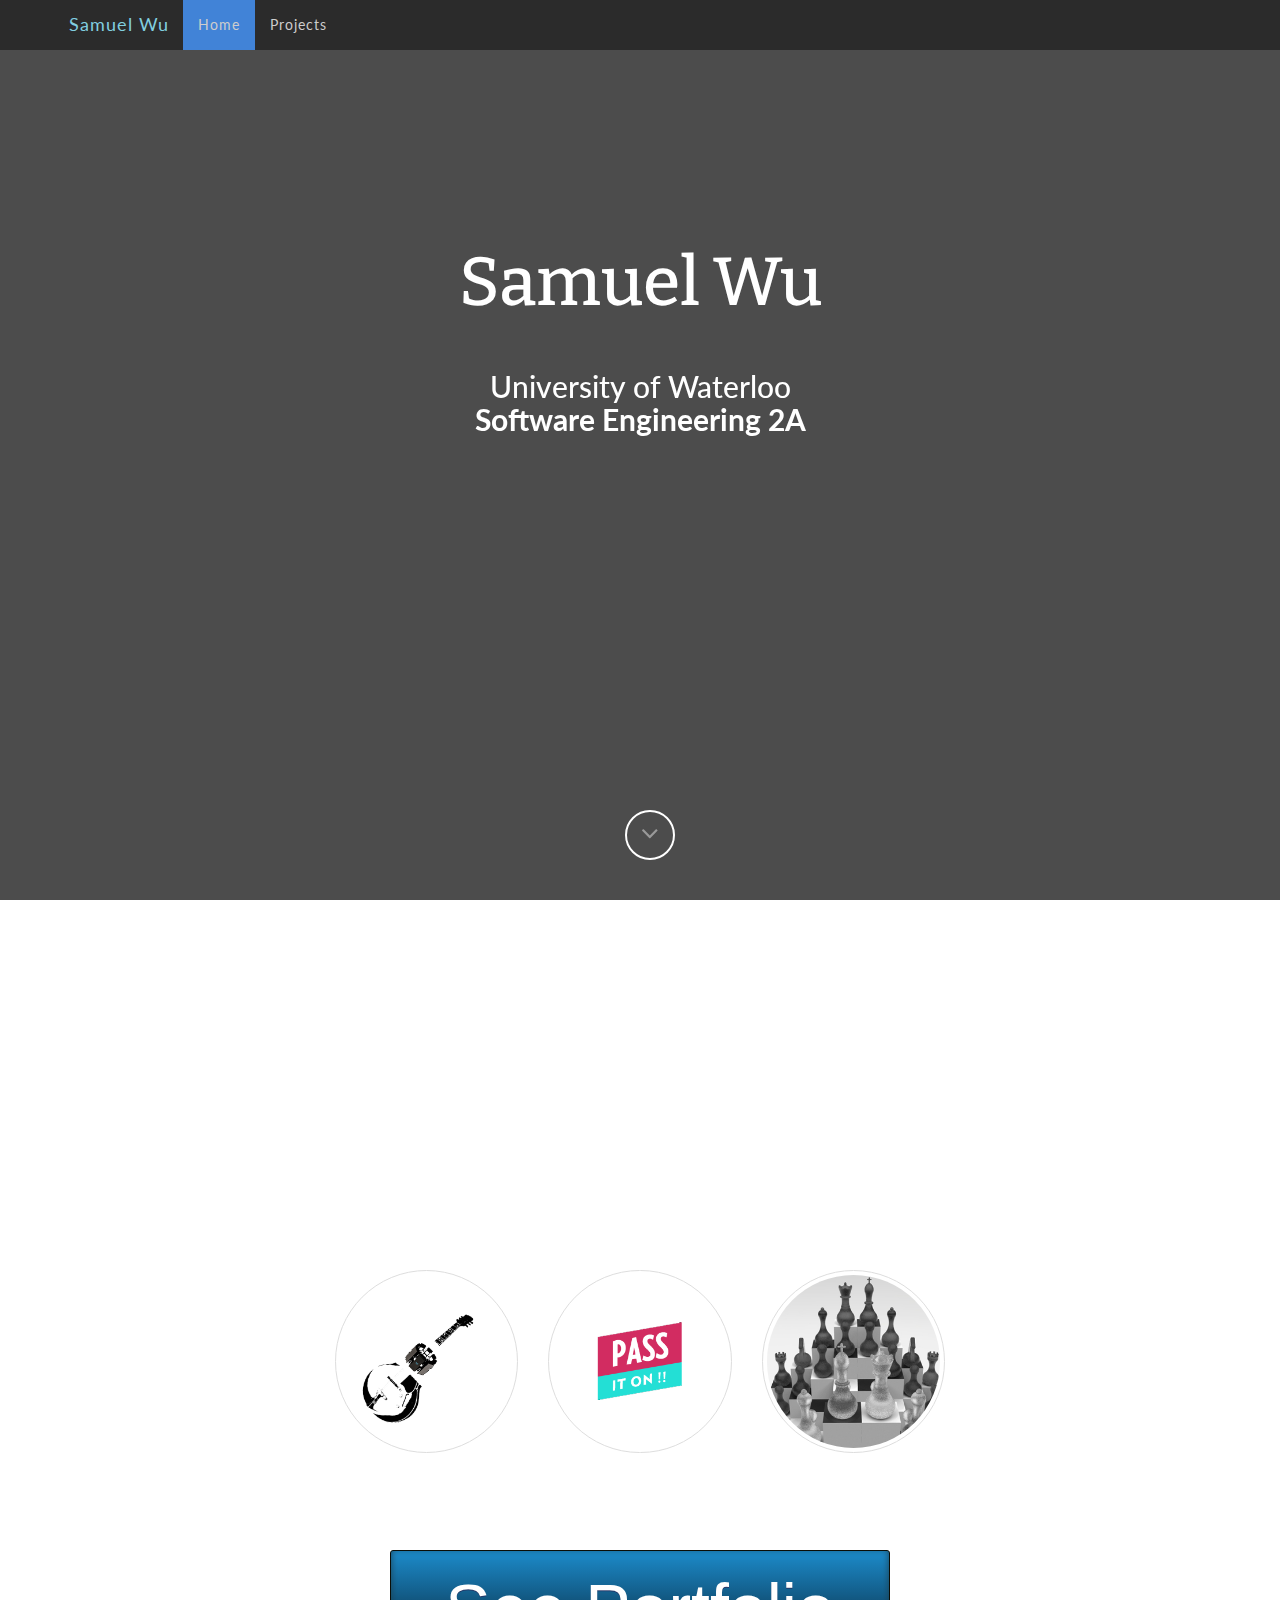
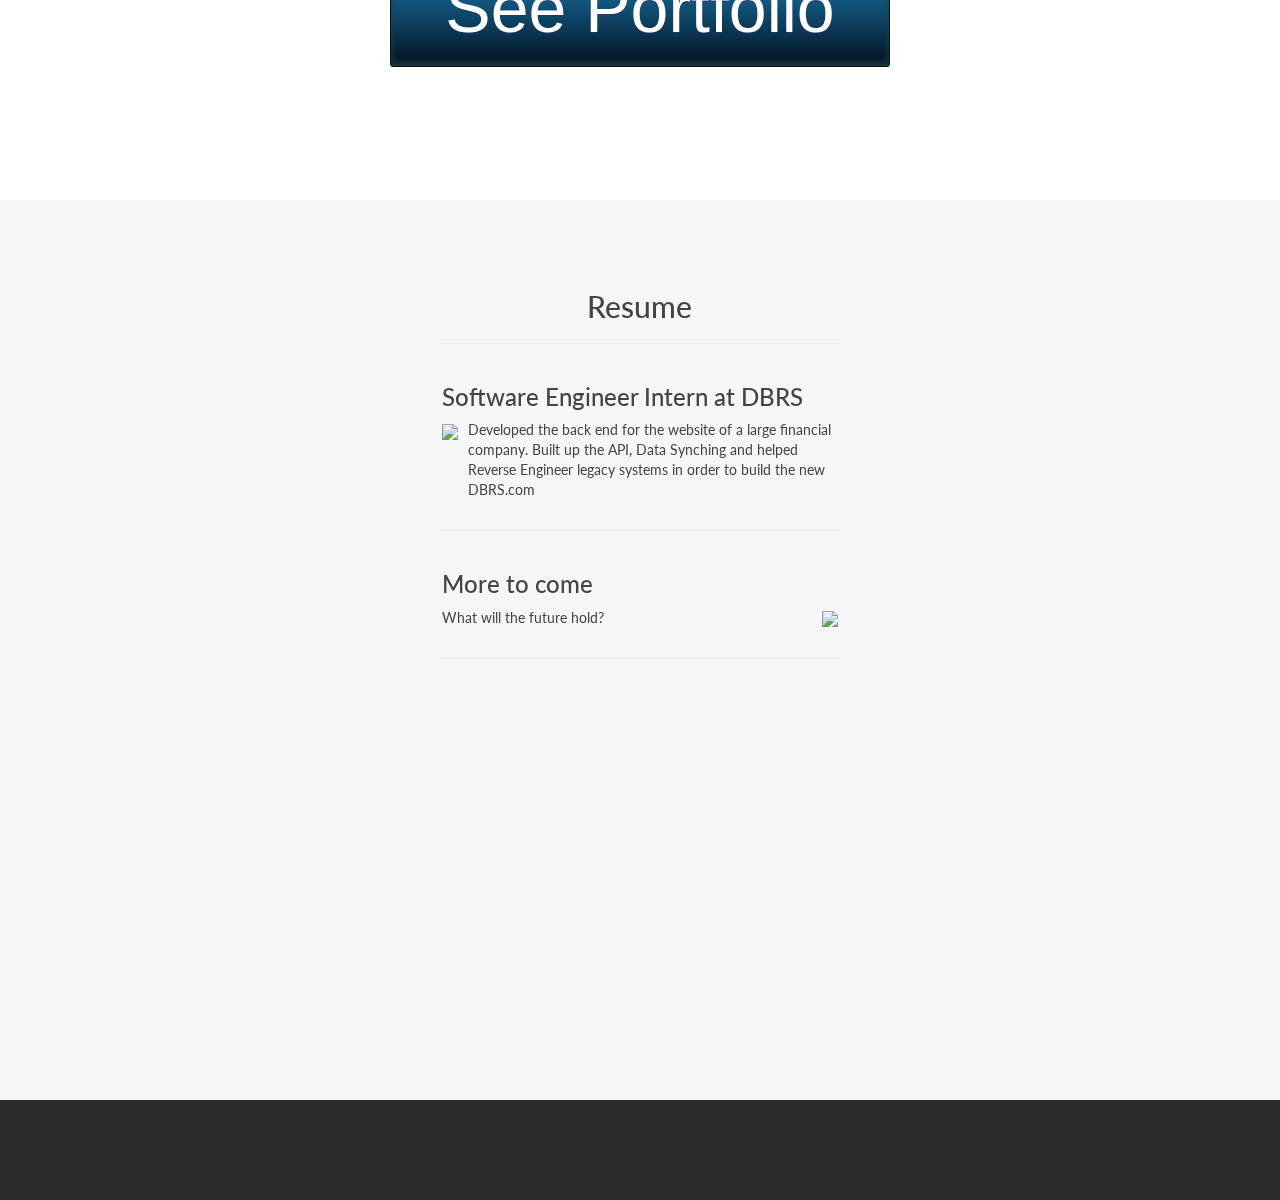
==== index.html @ d0c20f68 "Fixed text" ====
<!DOCTYPE html>
<html>
  <head>
    <meta charset="utf-8">
    <title>Section scroller one-page template</title>
    <meta name="description" content="This one page example has a fixed navbar and full page height sections. Each section is vertically centered on larger screens, and then stack responsively on smaller screens. Scrollspy is used to activate the current menu item. This layout also has a contact form example. Uses animate.css, FontAwesome, Google Fonts (Lato and Bitter) and Bootstrap." />
    <meta name="viewport" content="width=device-width, initial-scale=1.0">
    <meta name="generator" content="Codeply">



    <link rel="stylesheet" href="//maxcdn.bootstrapcdn.com/bootstrap/3.3.4/css/bootstrap.min.css" />
    <link href="//maxcdn.bootstrapcdn.com/font-awesome/4.3.0/css/font-awesome.min.css" rel="stylesheet" />
    <link href="//cdnjs.cloudflare.com/ajax/libs/animate.css/3.1.1/animate.min.css" rel="stylesheet" />

    <link rel="stylesheet" href="css/styles.css" />
  </head>
  <body >
    <nav class="navbar navbar-trans navbar-fixed-top" role="navigation">
    <div class="container">
        <div class="navbar-header">
            <button type="button" class="navbar-toggle" data-toggle="collapse" data-target="#navbar-collapsible">
                <span class="sr-only">Toggle navigation</span>
                <span class="icon-bar"></span>
                <span class="icon-bar"></span>
                <span class="icon-bar"></span>
            </button>
            <a class="navbar-brand text-blue" href="#">Samuel Wu</a>
        </div>
        <div class="navbar-collapse collapse" id="navbar-collapsible">
            <ul class="nav navbar-nav navbar-left">
                <li><a href="#section1">Home</a></li>
                <li><a href="#projects">Projects</a></li>
                <li>&nbsp;</li>
            </ul>
            <!--ul class="nav navbar-nav navbar-right">
                <li><a href="#" data-toggle="modal" data-target="#myModal"><i class="fa fa-heart-o fa-lg"></i></a></li>
            </ul-->
        </div>
    </div>
</nav>

<section class="container-fluid" id="section1">
    <div class="v-center">
        <h1 class="text-center">Samuel Wu</h1>
		<!-- Convert this to rotating inspiring words-->
        <p class="text-center">
            <br>
			<h2 class="text-center lato animate slideInDown">University of Waterloo <div id="coolword"><b>Software Engineering 2A</b></div></h2>
        </p>
    </div>
    <a href="#projects">
		<div class="scroll-down bounceInDown animated">
            <span>
                <i class="fa fa-angle-down fa-2x"></i>
            </span>
		</div>
        </a>
</section>

<!--section class="container-fluid" id="section2">
    <div class="container v-center">
        <div class="row">
            <div class="col-sm-4">
                <div class="row">
                    <div class="col-sm-12 text-center">
                        <div class="panel panel-default slideInLeft animate">
                            <div class="panel-heading">
                            <h3>Robust</h3></div>
                            <div class="panel-body">
                                <p>There is other content and snippets of details or features that can be placed here..</p>
                                <hr>GO
                                <hr>
                            </div>
                        </div>
                    </div>
                </div>
            </div>
            <div class="col-sm-4 text-center">
                <div class="row">
                    <div class="col-sm-12 text-center">
                        <div class="panel panel-default slideInUp animate">
                            <div class="panel-heading">
                            <h3>Simple</h3></div>
                            <div class="panel-body">
                                <p>There is other content and snippets of details or features that can be placed here..</p>
                                <hr>GO
                                <hr>
                            </div>
                        </div>
                    </div>
                </div>
            </div>
            <div class="col-sm-4 text-center">
                <div class="row">
                    <div class="col-sm-12 text-center">
                        <div class="panel panel-default slideInRight animate">
                            <div class="panel-heading">
                            <h3>Clean</h3></div>
                            <div class="panel-body">
                                <p>There is other content and snippets of details or features that can be placed here..</p>
                                <hr>GO
                                <hr>
                            </div>
                        </div>
                    </div>
                </div>
            </div>
        </div>
        <div class="row">
            <br>
        </div>
    </div>
</section-->

<section id="projects">
    <div class="container-fluid v-center">
	<div id="projectsHeader">
		<h1>Projects</h1>
	</div>
        <div class="row">
            <div class="col-sm-2 col-sm-offset-3 col-xs-6">
                <div class="text-center">
                    <a href="">
						<img style="width:300px;" class="img-circle img-responsive img-thumbnail" src="assets/pics/MyoAirGuitarT2.png">
                    </a>
                    <h3 class="text-center" style= "color: white;">Myo Air Guitar</h3>
                </div>
            </div>
            <div class="col-sm-2 col-xs-6">
                <div class="text-center">
                    <a href="">
                        <img style="width:300px;" class="img-circle img-responsive img-thumbnail" src="assets/pics/PassItOn.png">
                    </a>
                    <h3 class="text-center" style= "color: white;">Pass It On!!</h3>
                </div>
            </div>
            <div class="col-sm-2 col-xs-6">
                <div class="text-center">
                    <a href="">
                        <img style="width:300px;" class="img-circle img-responsive img-thumbnail" src="assets/pics/3dchess.png">
                    </a>
                    <h3 class="text-center" style= "color: white;">3D Chess</h3>
                </div>
            </div>
        </div>
        <!--div class="row">
            <div class="col-sm-2 col-sm-offset-2 col-xs-6">
                <div class="text-center">
                    <a href="">
                        <img style="width:100px;" class="img-circle img-responsive img-thumbnail" src="//placehold.it/100/444">
                    </a>
                    <h3 class="text-center"></h3>
                </div>
            </div>
            <div class="col-sm-2 col-xs-6">
                <div class="text-center">
                    <a href="">
                        <img style="width:100px;" class="img-circle img-responsive img-thumbnail" src="//placehold.it/100/444">
                    </a>
                    <h3 class="text-center"></h3>
                </div>
            </div>
            <div class="col-sm-2 col-xs-6">
                <div class="text-center">
                    <a href="">
                        <img style="width:100px;" class="img-circle img-responsive img-thumbnail" src="//placehold.it/100/444">
                    </a>
                    <h3 class="text-center"></h3>
                </div>
            </div>
            <div class="col-sm-2 col-xs-6">
                <div class="text-center">
                    <a href="">
                        <img style="width:100px;" class="img-circle img-responsive img-thumbnail" src="//placehold.it/100/444">
                    </a>
                    <h3 class="text-center"></h3>
                </div>
            </div>
        </div>
        <!--/row-->
			<a href="./index4.html" class="myButton" id="moreLink" style="position: block, margin-bottom:300vh">See Portfolio</a>
    </div>
</section>

<!--section class="container-fluid" id="section3">
    <h1 class="text-center">A Bootstrap Foundation</h1>
    <div class="row">
        <div class="col-sm-6 col-sm-offset-3">
            <h3 class="text-center lato slideInUp animate">That <strong>Doesn't</strong> Have to Look Like Bootstrap.</h3>
            <br>
            <div class="row">
                <div class="col-xs-4 col-xs-offset-1">Some brand-tacular designs even have home page content that is taller that 12,000 pixels. That's a lotta content.</div>
                <div class="col-xs-2"></div>
                <div class="col-xs-4 text-right">Anyhoo, this is just some random blurb of text, and Bootply.com is a playground and code editor for Bootstrap.</div>
            </div>
            <br>
            <p class="text-center">
                <img src="//placehold.it/444x222/444/FFF" class="img-responsive thumbnail center-block ">
            </p>
        </div>
    </div>
</section-->
<section class="container-fluid" id="section4">
    <div class="row">
        <div class="col-sm-6 col-sm-offset-3 col-md-4 col-md-offset-4">
            <h2 class="text-center lato">Resume</h2>
            <hr>
            <div class="media">
                <h3>Software Engineer Intern at DBRS</h3>
                <div class="media-left">
                    <img src="https://upload.wikimedia.org/wikipedia/en/9/93/DBRS_Corporate_Logo.jpg">
                </div>
                <div class="media-body media-middle">
                    <p>Developed the back end for the website of a large financial company. Built up the API, Data Synching and helped Reverse Engineer legacy systems in order to build the new DBRS.com</p>
                </div>
            </div>
            <hr>
            <div class="media">
                <h3>More to come</h3>
                <div class="media-body media-middle">
                    <p>What will the future hold?</p>
                </div>
                <div class="media-right">
                    <img src="//placehold.it/100">
                </div>
            </div>
            <hr>
        </div>
    </div>
</section>

<!--section class="container-fluid" id="section7">
    <div class="row">
        <div class="col-sm-1 col-sm-offset-3 col-xs-4 text-center">
            <i class="fa fa-github fa-4x"></i>
        </div>
        <div class="col-sm-1 col-xs-4 text-center">
            <i class="fa fa-foursquare fa-4x"></i>
        </div>
        <div class="col-sm-1 col-xs-4 text-center">
            <i class="fa fa-pinterest fa-4x"></i>
        </div>
        <div class="col-sm-1 col-xs-4 text-center">
            <i class="fa fa-google-plus fa-4x"></i>
        </div>
        <div class="col-sm-1 col-xs-4 text-center">
            <i class="fa fa-twitter fa-4x"></i>
        </div>
        <div class="col-sm-1 col-xs-4 text-center">
            <i class="fa fa-dribbble fa-4x"></i>
        </div>
    </div>
</section-->

<footer id="footer">
    <div class="container">
        <div class="row">
            
		</div>
    </div>
</footer>

<div class="scroll-up">
	<a href="#"><i class="fa fa-angle-up"></i></a>
</div>
    <!--scripts loaded here-->
    
    <script src="//ajax.googleapis.com/ajax/libs/jquery/1.9.1/jquery.min.js"></script>
    <script src="//maxcdn.bootstrapcdn.com/bootstrap/3.3.4/js/bootstrap.min.js"></script>
    
    <script src="js/scripts.js"></script>
  </body>
</html>
---- css/styles.css ----
@import url(http://fonts.googleapis.com/css?family=Lato:300,400);
@import url(http://fonts.googleapis.com/css?family=Bitter:400);

html,body {
	height:100%;
    /*background:center no-repeat fixed url('https://snap-photos.s3.amazonaws.com/img-thumbs/960w/BGRA0KYCD8.jpg');*/
	background:center no-repeat fixed url('/mygithubpage/assets/pics/cityBgExperiment.png');
    background-size: cover;
    color:#444;
    font-family: 'Lato', sans-serif;
}

@media (min-width:768px) {
    h1 {
        font-size:68px;
    }
}

a {
    color:#999;
}

a:hover {
    color:#111;
}

.btn,.well,.panel {
    border-radius:0;
}

.btn-danger {
    background-color:#f44d3c;
}

.text-danger, a.text-danger {
    color:#f44d3c;
}

.text-blue, a.text-blue {
    color:#081528;
}

.btn-huge {
    padding:17px 22px;
    font-size:22px;
}

.lato {
    font-family: 'Lato', sans-serif;
}

.bitter {
    font-family: 'Bitter', serif;
}

.icon-bar {
	background-color:#fff;
}

.navbar-trans {
	background-color:#2b2b2b;
    color:#cdcdcd;
    border-width:0;
}

.navbar-trans .navbar-brand, .navbar-trans >.container-fluid .navbar-brand {
    padding: 14px;
    /*color:#f44d3c;*/
	color: #81CFE0;
}

.navbar-trans li>a:focus,.navbar-trans li.active {
	/*background-color:#f44d3c;*/
	background-color:#4183D7;
	color:#333;
}

.navbar-trans li>a:hover {
	/*background-color:#f44d3c;*/
	background-color:#59ABE3;
	color:#fff;
	opacity:0.5;
}

.navbar-trans a{
    color:#cdcdcd;
    letter-spacing:1px;
}

.navbar-trans .form-control:focus {
	border-color: #eee;
	outline: 0;
	-webkit-box-shadow: inset 0 1px 1px rgba(0,0,0,0.075),0 0 8px rgba(100,100,100,0.6);
	box-shadow: inset 0 1px 1px rgba(0,0,0,0.075),0 0 8px rgba(100,100,100,0.6);
}

.scroll-down {
  position: absolute;
  left: 50%;
  bottom: 40px;
  border: 2px solid #fff;
  border-radius: 50%;
  height: 50px;
  width: 50px;
  margin-left: -15px;
  display: block;
  padding: 7px;
  text-align: center;
  z-index:-1
}

.scroll-up {
  position: fixed;
  display: none;
  z-index: 999;
  bottom: 2em;
  right: 2em;
}

.scroll-up a {
  background-color: rgba(135, 135, 135, 0.5);
  display: block;
  width: 35px;
  height: 35px;
  text-align: center;
  color: #fff;
  font-size: 15px;
  line-height: 30px;
}

section {
	padding-top:70px;  
    padding-bottom:50px;
    min-height:100%;
    min-height:calc(100% - 0);
    -webkit-transform-style: preserve-3d;
    -moz-transform-style: preserve-3d;
    transform-style: preserve-3d;
}

@media (min-width:768px) {
    .v-center {
        height: 50%;
        overflow: visible;
        margin: auto;
        position: absolute;
        top: 0; left: 0; bottom: 0; right: 0;
    }
}
  
#section1, #section3 {
	background-color: rgba(0,0,0,0.7);
	color:#fff;
	font-family: 'Bitter', serif;
}
  
#section4 {
	background-color: #f6f6f6;
	color:#444;
}
  
#section2 {
	background-color: #fff;
}

#section3 {
	background-color: rgba(0,0,0,0.9);
}

#section5 {
	background-color: #fff;
}

#section6 {
    background-color: #eee;
	min-height:130px;
	padding-top:40px;
	padding-bottom:40px;
}

#section7 {
	background-color: #f44d3c;
	color: #f6f6f6;
	min-height:130px;
	padding-top:40px;
	padding-bottom:40px;
}

footer {
	background-color:#2b2b2b;
    color:#ddd;
    min-height:100px;
    padding-top:20px;
    padding-bottom:40px;
}

footer .nav>li>a {
    padding: 3px;
    color: #f44d3c;
}

footer .nav>li>a:hover {
    background-color:transparent;
	color:#fff;
}

#projectsHeader{
	text-align:center;
	padding-bottom: 40px;
	color: #fff;
}

a#moreLink{
	width: 500px;
    display: block;
	margin-top:40px;
    margin-left: auto;
	margin-right: auto;
	font-size: 68px;
	text-align:center;
}
.myButton {
	-moz-box-shadow:inset 0px -3px 7px 0px #1c4152;
	-webkit-box-shadow:inset 0px -3px 7px 0px #1c4152;
	box-shadow:inset 0px -3px 7px 0px #1c4152;
	background:-webkit-gradient(linear, left top, left bottom, color-stop(0.05, #1b85c2), color-stop(1, #03111c));
	background:-moz-linear-gradient(top, #1b85c2 5%, #03111c 100%);
	background:-webkit-linear-gradient(top, #1b85c2 5%, #03111c 100%);
	background:-o-linear-gradient(top, #1b85c2 5%, #03111c 100%);
	background:-ms-linear-gradient(top, #1b85c2 5%, #03111c 100%);
	background:linear-gradient(to bottom, #1b85c2 5%, #03111c 100%);
	filter:progid:DXImageTransform.Microsoft.gradient(startColorstr='#1b85c2', endColorstr='#03111c',GradientType=0);
	background-color:#1b85c2;
	-moz-border-radius:3px;
	-webkit-border-radius:3px;
	border-radius:3px;
	border:1px solid #0b0e07;
	display:inline-block;
	cursor:pointer;
	color:#ffffff;
	font-family:Arial;
	font-size:15px;
	padding:9px 23px;
	text-decoration:none;
	text-shadow:0px 1px 0px #263666;
}
.myButton:hover {
	background:-webkit-gradient(linear, left top, left bottom, color-stop(0.05, #03111c), color-stop(1, #1b85c2));
	background:-moz-linear-gradient(top, #03111c 5%, #1b85c2 100%);
	background:-webkit-linear-gradient(top, #03111c 5%, #1b85c2 100%);
	background:-o-linear-gradient(top, #03111c 5%, #1b85c2 100%);
	background:-ms-linear-gradient(top, #03111c 5%, #1b85c2 100%);
	background:linear-gradient(to bottom, #03111c 5%, #1b85c2 100%);
	filter:progid:DXImageTransform.Microsoft.gradient(startColorstr='#03111c', endColorstr='#1b85c2',GradientType=0);
	background-color:#03111c;
}
.myButton:active {
	position:block;
	top:1px;
}
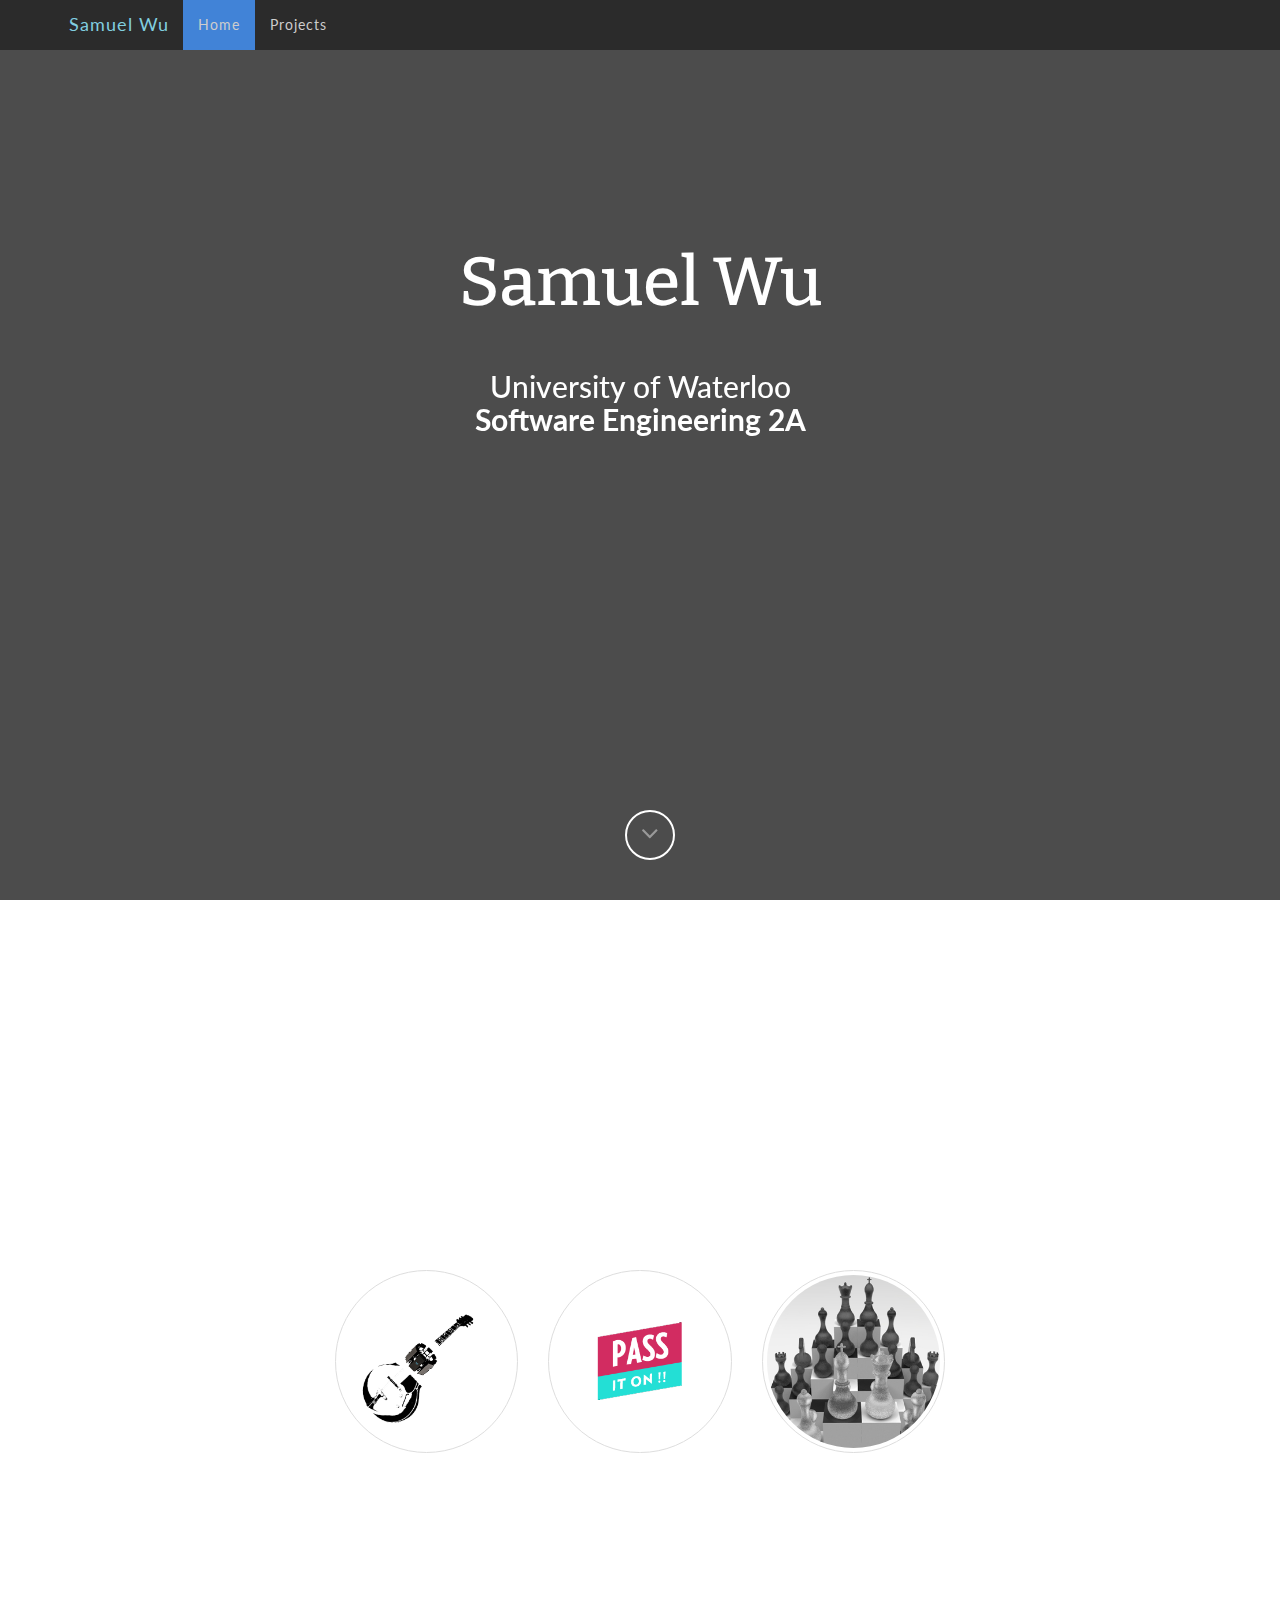
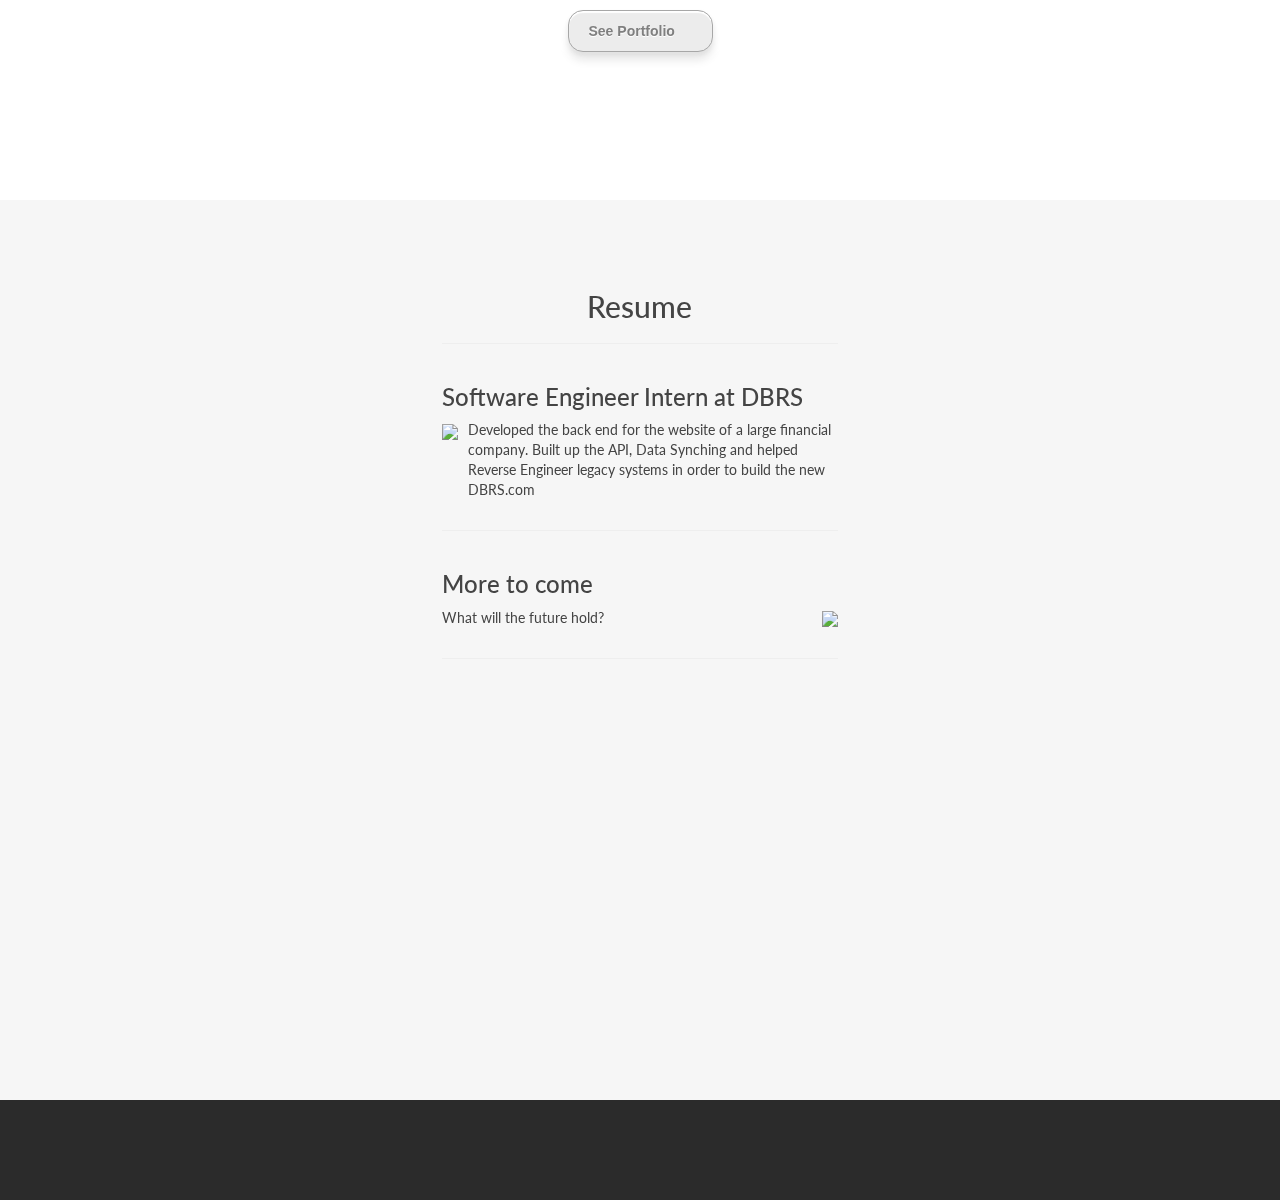
==== commit 61f6a6ac: "Button change" ====
--- a/index.html
+++ b/index.html
@@ -179,7 +179,7 @@
             </div>
         </div>
         <!--/row-->
-			<a href="./index4.html" class="myButton" id="moreLink" style="position: block, margin-bottom:300vh">See Portfolio</a>
+			<a href="./index4.html" class="button" style="position: block, margin-bottom:300vh">See Portfolio</a>
     </div>
 </section>
 
--- a/css/styles.css
+++ b/css/styles.css
@@ -219,44 +219,33 @@
 	font-size: 68px;
 	text-align:center;
 }
-.myButton {
-	-moz-box-shadow:inset 0px -3px 7px 0px #1c4152;
-	-webkit-box-shadow:inset 0px -3px 7px 0px #1c4152;
-	box-shadow:inset 0px -3px 7px 0px #1c4152;
-	background:-webkit-gradient(linear, left top, left bottom, color-stop(0.05, #1b85c2), color-stop(1, #03111c));
-	background:-moz-linear-gradient(top, #1b85c2 5%, #03111c 100%);
-	background:-webkit-linear-gradient(top, #1b85c2 5%, #03111c 100%);
-	background:-o-linear-gradient(top, #1b85c2 5%, #03111c 100%);
-	background:-ms-linear-gradient(top, #1b85c2 5%, #03111c 100%);
-	background:linear-gradient(to bottom, #1b85c2 5%, #03111c 100%);
-	filter:progid:DXImageTransform.Microsoft.gradient(startColorstr='#1b85c2', endColorstr='#03111c',GradientType=0);
-	background-color:#1b85c2;
-	-moz-border-radius:3px;
-	-webkit-border-radius:3px;
-	border-radius:3px;
-	border:1px solid #0b0e07;
-	display:inline-block;
-	cursor:pointer;
-	color:#ffffff;
-	font-family:Arial;
-	font-size:15px;
-	padding:9px 23px;
-	text-decoration:none;
-	text-shadow:0px 1px 0px #263666;
-}
-.myButton:hover {
-	background:-webkit-gradient(linear, left top, left bottom, color-stop(0.05, #03111c), color-stop(1, #1b85c2));
-	background:-moz-linear-gradient(top, #03111c 5%, #1b85c2 100%);
-	background:-webkit-linear-gradient(top, #03111c 5%, #1b85c2 100%);
-	background:-o-linear-gradient(top, #03111c 5%, #1b85c2 100%);
-	background:-ms-linear-gradient(top, #03111c 5%, #1b85c2 100%);
-	background:linear-gradient(to bottom, #03111c 5%, #1b85c2 100%);
-	filter:progid:DXImageTransform.Microsoft.gradient(startColorstr='#03111c', endColorstr='#1b85c2',GradientType=0);
-	background-color:#03111c;
-}
-.myButton:active {
-	position:block;
-	top:1px;
-}
-
-
+a.button{
+        background: #ECECEC;
+        border-radius: 15px;
+        padding: 10px 20px;
+        display: block;
+        font-family: arial;
+        font-weight: bold;
+        color:#7f7f7f;
+        text-decoration: none;
+        text-shadow:0px 1px 0px #fff;
+        border:1px solid #a7a7a7;
+        width: 145px;
+        margin:0px auto;
+        margin-top:100px;
+        box-shadow: 0px 2px 1px white inset, 0px -2px 8px white, 0px 2px 5px rgba(0, 0, 0, 0.1), 0px 8px 10px rgba(0, 0, 0, 0.1);
+        -webkit-transition:box-shadow 0.5s;
+    }
+    a.button i{
+        float: right;
+        margin-top: 2px;
+    }
+    a.button:hover{
+        box-shadow: 0px 2px 1px white inset, 0px -2px 20px white, 0px 2px 5px rgba(0, 0, 0, 0.1), 0px 8px 10px rgba(0, 0, 0, 0.1);
+    }
+    a.button:active{
+        box-shadow: 0px 1px 2px rgba(0, 0, 0, 0.5) inset, 0px -2px 20px white, 0px 1px 5px rgba(0, 0, 0, 0.1), 0px 2px 10px rgba(0, 0, 0, 0.1);
+        background:-webkit-linear-gradient(top, #d1d1d1 0%,#ECECEC 100%);
+    }
+
+
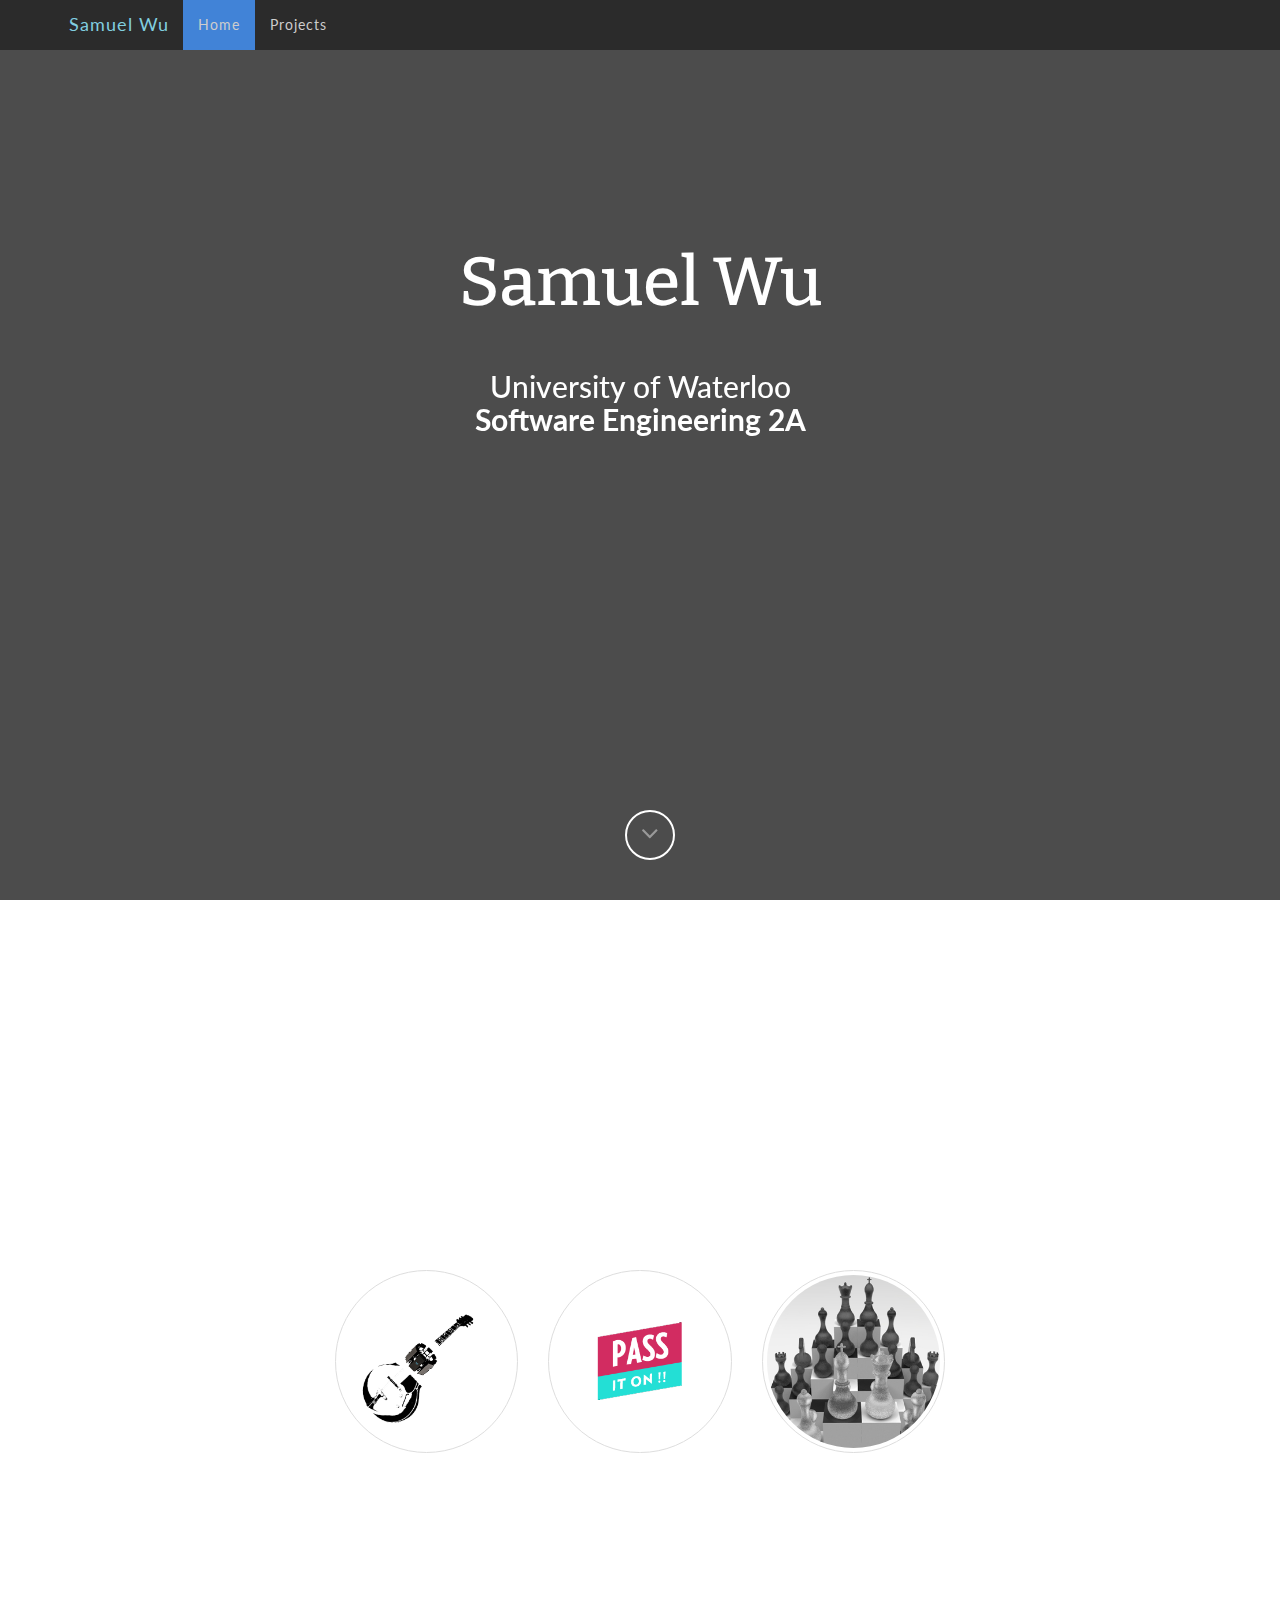
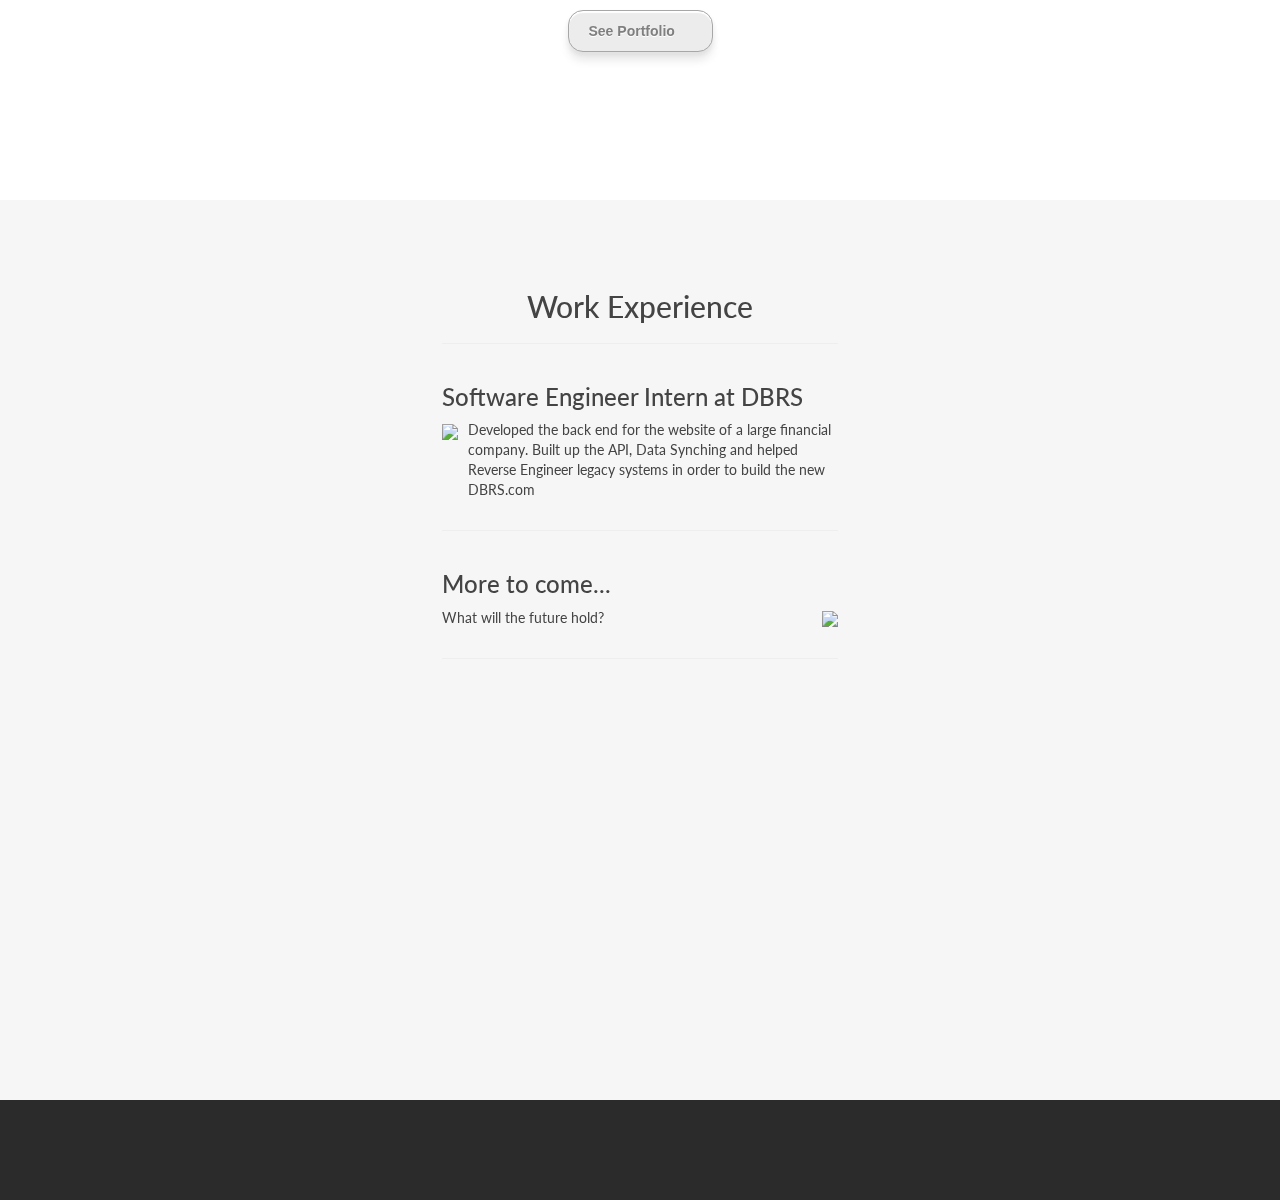
==== commit d3ca448f: "Small wording change" ====
--- a/index.html
+++ b/index.html
@@ -204,7 +204,7 @@
 <section class="container-fluid" id="section4">
     <div class="row">
         <div class="col-sm-6 col-sm-offset-3 col-md-4 col-md-offset-4">
-            <h2 class="text-center lato">Resume</h2>
+            <h2 class="text-center lato">Work Experience</h2>
             <hr>
             <div class="media">
                 <h3>Software Engineer Intern at DBRS</h3>
@@ -217,7 +217,7 @@
             </div>
             <hr>
             <div class="media">
-                <h3>More to come</h3>
+                <h3>More to come...</h3>
                 <div class="media-body media-middle">
                     <p>What will the future hold?</p>
                 </div>
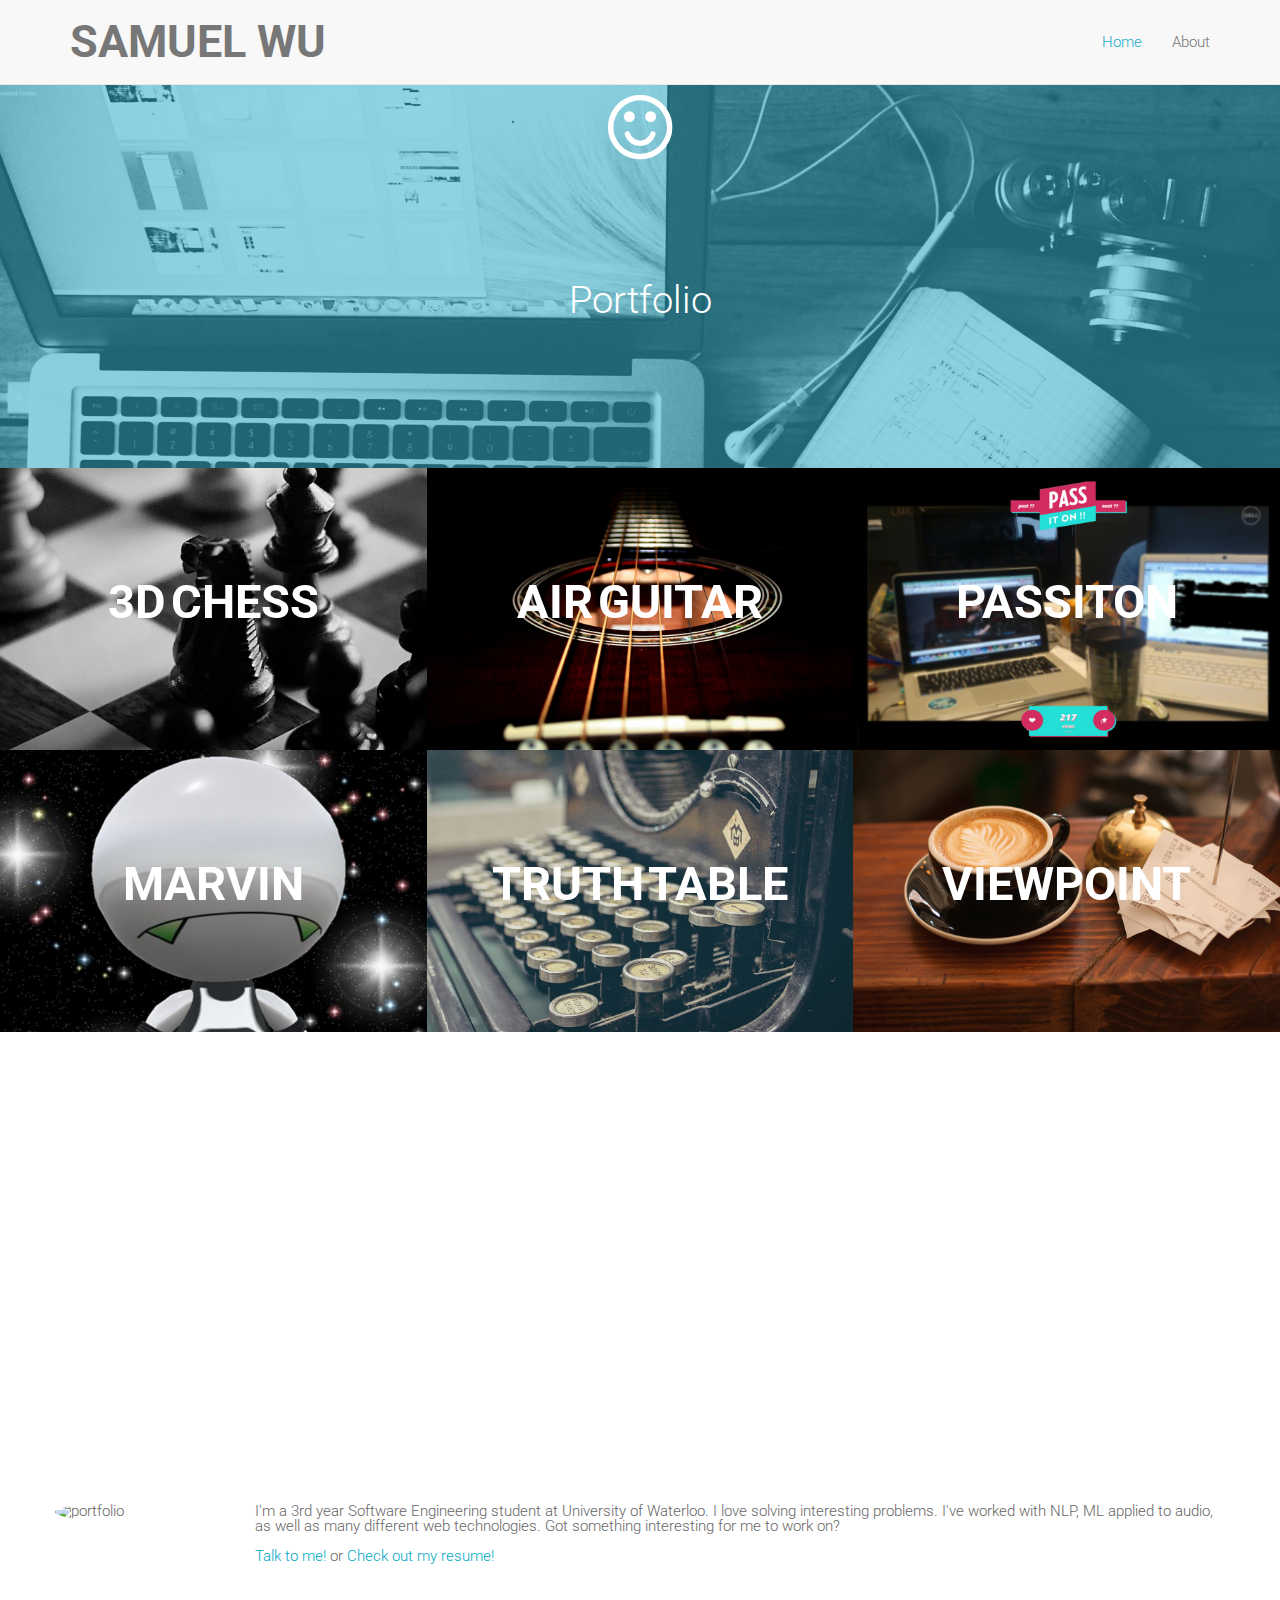
==== commit c714991b: "Merge pull request #3 from agentflare/gh-pages" ====
--- a/index.html
+++ b/index.html
@@ -1,274 +1,216 @@
 <!DOCTYPE html>
-<html>
-  <head>
-    <meta charset="utf-8">
-    <title>Section scroller one-page template</title>
-    <meta name="description" content="This one page example has a fixed navbar and full page height sections. Each section is vertically centered on larger screens, and then stack responsively on smaller screens. Scrollspy is used to activate the current menu item. This layout also has a contact form example. Uses animate.css, FontAwesome, Google Fonts (Lato and Bitter) and Bootstrap." />
-    <meta name="viewport" content="width=device-width, initial-scale=1.0">
-    <meta name="generator" content="Codeply">
-
-
-
-    <link rel="stylesheet" href="//maxcdn.bootstrapcdn.com/bootstrap/3.3.4/css/bootstrap.min.css" />
-    <link href="//maxcdn.bootstrapcdn.com/font-awesome/4.3.0/css/font-awesome.min.css" rel="stylesheet" />
-    <link href="//cdnjs.cloudflare.com/ajax/libs/animate.css/3.1.1/animate.min.css" rel="stylesheet" />
-
-    <link rel="stylesheet" href="css/styles.css" />
-  </head>
-  <body >
-    <nav class="navbar navbar-trans navbar-fixed-top" role="navigation">
-    <div class="container">
-        <div class="navbar-header">
-            <button type="button" class="navbar-toggle" data-toggle="collapse" data-target="#navbar-collapsible">
+<html lang="en">
+<head>
+<meta charset="UTF-8" />
+<meta http-equiv="Content-Type" content="text/html; charset=utf-8" />
+<meta name="viewport" content="width=device-width, initial-scale=1, maximum-scale=1, user-scalable=no">
+<title>Samuel Wu</title>
+
+<!-- Google fonts -->
+<link href='http://fonts.googleapis.com/css?family=Roboto:400,300,700' rel='stylesheet' type='text/css'>
+
+<!-- font awesome -->
+<link href="//maxcdn.bootstrapcdn.com/font-awesome/4.2.0/css/font-awesome.min.css" rel="stylesheet">
+
+<!-- bootstrap -->
+<link rel="stylesheet" href="assets/bootstrap/css/bootstrap.min.css" />
+
+<!-- animate.css -->
+<link rel="stylesheet" href="assets/animate/animate.css" />
+<link rel="stylesheet" href="assets/animate/set.css" />
+
+<!-- gallery -->
+<link rel="stylesheet" href="assets/gallery/blueimp-gallery.min.css">
+
+<!-- favicon -->
+<link rel="shortcut icon" href="images/favicon.ico" type="image/x-icon">
+<link rel="icon" href="images/favicon.ico" type="image/x-icon">
+
+
+<link rel="stylesheet" href="assets/style.css">
+
+</head>
+
+<body>
+<!-- <div class="topbar animated fadeInLeftBig"></div> -->
+
+<!-- Header Starts -->
+<div class="navbar-wrapper">
+      <div class="container">
+
+        <div class="navbar navbar-default navbar-fixed-top" role="navigation" id="top-nav">
+          <div class="container">
+            <div class="navbar-header">
+              <!-- Logo Starts -->
+              <a class="navbar-brand" href="#home">
+                <h2 style="font: 700 2.5em Roboto,Arial,Helvetica">SAMUEL WU</h2>
+              </a>
+              <!-- #Logo Ends -->
+
+
+              <button type="button" class="navbar-toggle collapsed" data-toggle="collapse" data-target=".navbar-collapse">
                 <span class="sr-only">Toggle navigation</span>
                 <span class="icon-bar"></span>
                 <span class="icon-bar"></span>
                 <span class="icon-bar"></span>
-            </button>
-            <a class="navbar-brand text-blue" href="#">Samuel Wu</a>
+              </button>
+
+            </div>
+
+
+            <!-- Nav Starts -->
+            <div class="navbar-collapse  collapse">
+              <ul class="nav navbar-nav navbar-right scroll">
+                 <li class="active"><a href="#works">Home</a></li>
+                 <li ><a href="#partners">About</a></li>
+              </ul>
+            </div>
+            <!-- #Nav Ends -->
+
+          </div>
         </div>
-        <div class="navbar-collapse collapse" id="navbar-collapsible">
-            <ul class="nav navbar-nav navbar-left">
-                <li><a href="#section1">Home</a></li>
-                <li><a href="#projects">Projects</a></li>
-                <li>&nbsp;</li>
-            </ul>
-            <!--ul class="nav navbar-nav navbar-right">
-                <li><a href="#" data-toggle="modal" data-target="#myModal"><i class="fa fa-heart-o fa-lg"></i></a></li>
-            </ul-->
-        </div>
+
+      </div>
     </div>
-</nav>
-
-<section class="container-fluid" id="section1">
-    <div class="v-center">
-        <h1 class="text-center">Samuel Wu</h1>
-		<!-- Convert this to rotating inspiring words-->
-        <p class="text-center">
-            <br>
-			<h2 class="text-center lato animate slideInDown">University of Waterloo <div id="coolword"><b>Software Engineering 2A</b></div></h2>
-        </p>
-    </div>
-    <a href="#projects">
-		<div class="scroll-down bounceInDown animated">
-            <span>
-                <i class="fa fa-angle-down fa-2x"></i>
-            </span>
-		</div>
-        </a>
-</section>
-
-<!--section class="container-fluid" id="section2">
-    <div class="container v-center">
-        <div class="row">
-            <div class="col-sm-4">
-                <div class="row">
-                    <div class="col-sm-12 text-center">
-                        <div class="panel panel-default slideInLeft animate">
-                            <div class="panel-heading">
-                            <h3>Robust</h3></div>
-                            <div class="panel-body">
-                                <p>There is other content and snippets of details or features that can be placed here..</p>
-                                <hr>GO
-                                <hr>
-                            </div>
-                        </div>
-                    </div>
-                </div>
-            </div>
-            <div class="col-sm-4 text-center">
-                <div class="row">
-                    <div class="col-sm-12 text-center">
-                        <div class="panel panel-default slideInUp animate">
-                            <div class="panel-heading">
-                            <h3>Simple</h3></div>
-                            <div class="panel-body">
-                                <p>There is other content and snippets of details or features that can be placed here..</p>
-                                <hr>GO
-                                <hr>
-                            </div>
-                        </div>
-                    </div>
-                </div>
-            </div>
-            <div class="col-sm-4 text-center">
-                <div class="row">
-                    <div class="col-sm-12 text-center">
-                        <div class="panel panel-default slideInRight animate">
-                            <div class="panel-heading">
-                            <h3>Clean</h3></div>
-                            <div class="panel-body">
-                                <p>There is other content and snippets of details or features that can be placed here..</p>
-                                <hr>GO
-                                <hr>
-                            </div>
-                        </div>
-                    </div>
-                </div>
+<!-- #Header Starts -->
+
+
+
+<!-- About Starts -->
+<div class="highlight-info">
+<div class="overlay spacer">
+<div class="container">
+<div class="row text-center  wowload fadeInDownBig">
+  <div class="text-center">
+    <i class="fa fa-smile-o  fa-5x"></i><h2 style="padding-top: 3em">Portfolio</h2>
+  </div>
+</div>
+</div>
+</div>
+</div>
+</div>
+<!-- About Ends -->
+
+<!-- works -->
+<div id="works"  class=" clearfix grid">
+    <figure class="effect-oscar  wowload fadeIn">
+        <!-- <img src="images/portfolio/1.jpg" alt="img01"/> -->
+        <img src="images/portfolio/chess.jpg" alt="img01"/>
+        <figcaption>
+            <h2>3D Chess</h2>
+            <p>Small foray into WebGL. Based on Star Trek 3D Chess. <br>
+            <a href="assets/projects/chess/chess.html">View Demo</a></p>
+        </figcaption>
+    </figure>
+     <figure class="effect-oscar  wowload fadeInUp">
+        <img src="images/portfolio/guitar.jpg" alt="img01"/>
+        <figcaption>
+            <h2>Air Guitar</h2>
+            <p>An experiment into Mobile Dev and using Hardware to create the air guitar fantasy. <br>
+            <a href="https://github.com/jgzuke/MyoProject" title="1" data-gallery>View github</a></p>
+        </figcaption>
+    </figure>
+     <figure class="effect-oscar  wowload fadeInUp">
+        <img src="images/portfolio/passiton.jpg" alt="img01"/>
+        <figcaption>
+            <h2>PassItOn</h2>
+            <p>Hackathon project doing Image sharing and Analytics<br>
+            <a href="http://www.jamesy.us/passiton">View Demo</a></p>
+        </figcaption>
+    </figure>
+     <figure class="effect-oscar  wowload fadeInUp">
+        <img src="images/portfolio/marvin.jpg" alt="img01"/>
+        <figcaption>
+            <h2>Marvin</h2>
+            <p>Motion detection using simple Computer Vision techniques on Android. It's kinda cute. <br>
+            <a href="https://github.com/jqyu/Marvin">View Github</a></p>
+        </figcaption>
+    </figure>
+     <figure class="effect-oscar  wowload fadeInUp">
+        <img src="images/portfolio/5.jpg" alt="img01"/>
+        <figcaption>
+            <h2>Truth Table</h2>
+            <p>Experiment implementing the Quine-McCluskey algorithm to generate minimal equations from truth tables<br>
+            <a href="https://github.com/agentflare/truthTables">View Github</a></p>
+        </figcaption>
+    </figure>
+
+     <figure class="effect-oscar  wowload fadeInUp">
+        <img src="images/portfolio/6.jpg" alt="img01"/>
+        <figcaption>
+            <h2>Viewpoint</h2>
+            <p>Hackathon project using NLP to search for related articles.<br>
+            <a href="https://github.com/agentflare/angelhack">View Github</a></p>
+        </figcaption>
+    </figure>
+
+     <figure class="effect-oscar  wowload fadeInUp">
+        <img src="images/portfolio/basketball.jpg" alt="img01"/>
+        <figcaption>
+            <h2>NBA shot charts</h2>
+            <p>Visualizing a model for ideal player spacing<br>
+            <a href="images/portfolio/6.jpg" title="1" data-gallery>View Analysis</a></p>
+        </figcaption>
+    </figure>
+
+</div>
+<!-- works -->
+
+<div id="partners" class="container spacer ">
+	<h2 class="text-center  wowload fadeInUp">About Me!</h2>
+  <div class="clearfix">
+    <div class="item active animated bounceInRight row">
+      <div class="animated slideInLeft col-xs-2"><img alt="portfolio" src="images/other/20.jpg" width="100" class="img-circle img-responsive"></div>
+        <div  class="col-xs-10">
+            <div>
+              I'm a 3rd year Software Engineering student at University of Waterloo. I love solving interesting problems.
+              I've worked with NLP, ML applied to audio, as well as many different web technologies. Got something interesting for me to work on?
+              <br/>
+              <br/>
+              <a href="mailto:samuel.wu.u1@gmail.com">Talk to me!</a> <span>    or      </span>
+              <a href="images/portfolio/v1.pdf">Check out my resume!</a>
             </div>
         </div>
-        <div class="row">
-            <br>
-        </div>
+      </div>
     </div>
-</section-->
-
-<section id="projects">
-    <div class="container-fluid v-center">
-	<div id="projectsHeader">
-		<h1>Projects</h1>
-	</div>
-        <div class="row">
-            <div class="col-sm-2 col-sm-offset-3 col-xs-6">
-                <div class="text-center">
-                    <a href="">
-						<img style="width:300px;" class="img-circle img-responsive img-thumbnail" src="assets/pics/MyoAirGuitarT2.png">
-                    </a>
-                    <h3 class="text-center" style= "color: white;">Myo Air Guitar</h3>
-                </div>
-            </div>
-            <div class="col-sm-2 col-xs-6">
-                <div class="text-center">
-                    <a href="">
-                        <img style="width:300px;" class="img-circle img-responsive img-thumbnail" src="assets/pics/PassItOn.png">
-                    </a>
-                    <h3 class="text-center" style= "color: white;">Pass It On!!</h3>
-                </div>
-            </div>
-            <div class="col-sm-2 col-xs-6">
-                <div class="text-center">
-                    <a href="">
-                        <img style="width:300px;" class="img-circle img-responsive img-thumbnail" src="assets/pics/3dchess.png">
-                    </a>
-                    <h3 class="text-center" style= "color: white;">3D Chess</h3>
-                </div>
-            </div>
-        </div>
-        <!--div class="row">
-            <div class="col-sm-2 col-sm-offset-2 col-xs-6">
-                <div class="text-center">
-                    <a href="">
-                        <img style="width:100px;" class="img-circle img-responsive img-thumbnail" src="//placehold.it/100/444">
-                    </a>
-                    <h3 class="text-center"></h3>
-                </div>
-            </div>
-            <div class="col-sm-2 col-xs-6">
-                <div class="text-center">
-                    <a href="">
-                        <img style="width:100px;" class="img-circle img-responsive img-thumbnail" src="//placehold.it/100/444">
-                    </a>
-                    <h3 class="text-center"></h3>
-                </div>
-            </div>
-            <div class="col-sm-2 col-xs-6">
-                <div class="text-center">
-                    <a href="">
-                        <img style="width:100px;" class="img-circle img-responsive img-thumbnail" src="//placehold.it/100/444">
-                    </a>
-                    <h3 class="text-center"></h3>
-                </div>
-            </div>
-            <div class="col-sm-2 col-xs-6">
-                <div class="text-center">
-                    <a href="">
-                        <img style="width:100px;" class="img-circle img-responsive img-thumbnail" src="//placehold.it/100/444">
-                    </a>
-                    <h3 class="text-center"></h3>
-                </div>
-            </div>
-        </div>
-        <!--/row-->
-			<a href="./index4.html" class="button" style="position: block, margin-bottom:300vh">See Portfolio</a>
     </div>
-</section>
-
-<!--section class="container-fluid" id="section3">
-    <h1 class="text-center">A Bootstrap Foundation</h1>
-    <div class="row">
-        <div class="col-sm-6 col-sm-offset-3">
-            <h3 class="text-center lato slideInUp animate">That <strong>Doesn't</strong> Have to Look Like Bootstrap.</h3>
-            <br>
-            <div class="row">
-                <div class="col-xs-4 col-xs-offset-1">Some brand-tacular designs even have home page content that is taller that 12,000 pixels. That's a lotta content.</div>
-                <div class="col-xs-2"></div>
-                <div class="col-xs-4 text-right">Anyhoo, this is just some random blurb of text, and Bootply.com is a playground and code editor for Bootstrap.</div>
-            </div>
-            <br>
-            <p class="text-center">
-                <img src="//placehold.it/444x222/444/FFF" class="img-responsive thumbnail center-block ">
-            </p>
-        </div>
-    </div>
-</section-->
-<section class="container-fluid" id="section4">
-    <div class="row">
-        <div class="col-sm-6 col-sm-offset-3 col-md-4 col-md-offset-4">
-            <h2 class="text-center lato">Work Experience</h2>
-            <hr>
-            <div class="media">
-                <h3>Software Engineer Intern at DBRS</h3>
-                <div class="media-left">
-                    <img src="https://upload.wikimedia.org/wikipedia/en/9/93/DBRS_Corporate_Logo.jpg">
-                </div>
-                <div class="media-body media-middle">
-                    <p>Developed the back end for the website of a large financial company. Built up the API, Data Synching and helped Reverse Engineer legacy systems in order to build the new DBRS.com</p>
-                </div>
-            </div>
-            <hr>
-            <div class="media">
-                <h3>More to come...</h3>
-                <div class="media-body media-middle">
-                    <p>What will the future hold?</p>
-                </div>
-                <div class="media-right">
-                    <img src="//placehold.it/100">
-                </div>
-            </div>
-            <hr>
-        </div>
-    </div>
-</section>
-
-<!--section class="container-fluid" id="section7">
-    <div class="row">
-        <div class="col-sm-1 col-sm-offset-3 col-xs-4 text-center">
-            <i class="fa fa-github fa-4x"></i>
-        </div>
-        <div class="col-sm-1 col-xs-4 text-center">
-            <i class="fa fa-foursquare fa-4x"></i>
-        </div>
-        <div class="col-sm-1 col-xs-4 text-center">
-            <i class="fa fa-pinterest fa-4x"></i>
-        </div>
-        <div class="col-sm-1 col-xs-4 text-center">
-            <i class="fa fa-google-plus fa-4x"></i>
-        </div>
-        <div class="col-sm-1 col-xs-4 text-center">
-            <i class="fa fa-twitter fa-4x"></i>
-        </div>
-        <div class="col-sm-1 col-xs-4 text-center">
-            <i class="fa fa-dribbble fa-4x"></i>
-        </div>
-    </div>
-</section-->
-
-<footer id="footer">
-    <div class="container">
-        <div class="row">
-            
-		</div>
-    </div>
-</footer>
-
-<div class="scroll-up">
-	<a href="#"><i class="fa fa-angle-up"></i></a>
-</div>
-    <!--scripts loaded here-->
-    
-    <script src="//ajax.googleapis.com/ajax/libs/jquery/1.9.1/jquery.min.js"></script>
-    <script src="//maxcdn.bootstrapcdn.com/bootstrap/3.3.4/js/bootstrap.min.js"></script>
-    
-    <script src="js/scripts.js"></script>
-  </body>
-</html>+  </div>
+
+</div>
+
+<!-- The Bootstrap Image Gallery lightbox, should be a child element of the document body -->
+<div id="blueimp-gallery" class="blueimp-gallery blueimp-gallery-controls">
+    <!-- The container for the modal slides -->
+    <div class="slides"></div>
+    <!-- Controls for the borderless lightbox -->
+    <h3 class="title">Title</h3>
+    <a class="prev">‹</a>
+    <a class="next">›</a>
+    <a class="close">×</a>
+    <!-- The modal dialog, which will be used to wrap the lightbox content -->
+</div>
+
+
+
+<!-- jquery -->
+<script src="assets/jquery.js"></script>
+
+<!-- wow script -->
+<script src="assets/wow/wow.min.js"></script>
+
+
+<!-- boostrap -->
+<script src="assets/bootstrap/js/bootstrap.js" type="text/javascript" ></script>
+
+<!-- jquery mobile -->
+<script src="assets/mobile/touchSwipe.min.js"></script>
+<script src="assets/respond/respond.js"></script>
+
+<!-- gallery -->
+<script src="assets/gallery/jquery.blueimp-gallery.min.js"></script>
+
+<!-- custom script -->
+<script src="assets/script.js"></script>
+
+</body>
+</html>
--- a/assets/animate/set.css
+++ b/assets/animate/set.css
@@ -0,0 +1,1139 @@
+.grid {
+	position: relative;
+	margin: 0 auto;
+	list-style: none;
+	text-align: center;
+}
+
+/* Common style */
+.grid figure {
+	position: relative;
+	float: left;
+	overflow: hidden;
+	margin: 0;	/*change here for spacing*/	
+	width: 33.333333333%;
+	text-align: center;
+	cursor: pointer;
+}
+
+.grid figure img {
+	position: relative;
+	display: block;
+	max-width: 102%;
+	opacity: 1;
+}
+
+.grid figure figcaption {
+	padding: 2em;
+	color: #fff;
+	text-transform: uppercase;
+	font-size: 1.25em;
+	-webkit-backface-visibility: hidden;
+	backface-visibility: hidden;
+}
+
+.grid figure figcaption::before,
+.grid figure figcaption::after {
+	pointer-events: none;
+}
+
+.grid figure figcaption,
+.grid figure figcaption > a {
+	position: absolute;
+	top: 0;
+	left: 0;
+	width: 100%;
+	height: 100%;
+}
+
+/* Anchor will cover the whole item by default */
+/* For some effects it will show as a button */
+.grid figure figcaption > a {
+	z-index: 1000;
+	text-indent: 200%;
+	white-space: nowrap;
+	font-size: 0;
+	opacity: 0;
+}
+
+.grid figure h2 {
+	word-spacing: -0.15em;
+	font-weight: 700;
+}
+
+.grid figure h2,
+.grid figure p {
+	margin: 0;
+}
+
+.grid figure p {
+	letter-spacing: 1px;
+	font-size: 68.5%;
+}
+
+/* Individual effects */
+
+/*---------------*/
+/***** Lily *****/
+/*---------------*/
+
+figure.effect-lily img {
+	max-width: none;
+	width: -webkit-calc(100% + 50px);
+	width: calc(100% + 50px);
+	opacity: 0.7;
+	-webkit-transition: opacity 0.35s, -webkit-transform 0.35s;
+	transition: opacity 0.35s, transform 0.35s;
+	-webkit-transform: translate3d(-40px,0, 0);
+	transform: translate3d(-40px,0,0);
+}
+
+figure.effect-lily figcaption {
+	text-align: left;
+}
+
+figure.effect-lily figcaption > div {
+	position: absolute;
+	bottom: 0;
+	left: 0;
+	padding: 2em;
+	width: 100%;
+	height: 50%;
+}
+
+figure.effect-lily h2,
+figure.effect-lily p {
+	-webkit-transform: translate3d(0,40px,0);
+	transform: translate3d(0,40px,0);
+}
+
+figure.effect-lily h2 {
+	-webkit-transition: -webkit-transform 0.35s;
+	transition: transform 0.35s;
+}
+
+figure.effect-lily p {
+	color: rgba(255,255,255,0.8);
+	opacity: 0;
+	-webkit-transition: opacity 0.2s, -webkit-transform 0.35s;
+	transition: opacity 0.2s, transform 0.35s;
+}
+
+figure.effect-lily:hover img,
+figure.effect-lily:hover p {
+	opacity: 1;
+}
+
+figure.effect-lily:hover img,
+figure.effect-lily:hover h2,
+figure.effect-lily:hover p {
+	-webkit-transform: translate3d(0,0,0);
+	transform: translate3d(0,0,0);
+}
+
+figure.effect-lily:hover p {
+	-webkit-transition-delay: 0.05s;
+	transition-delay: 0.05s;
+	-webkit-transition-duration: 0.35s;
+	transition-duration: 0.35s;
+}
+
+/*---------------*/
+/***** Sadie *****/
+/*---------------*/
+
+figure.effect-sadie figcaption::before {
+	position: absolute;
+	top: 0;
+	left: 0;
+	width: 100%;
+	height: 100%;
+	background: -webkit-linear-gradient(top, rgba(72,76,97,0) 0%, rgba(72,76,97,0.8) 75%);
+	background: linear-gradient(to bottom, rgba(72,76,97,0) 0%, rgba(72,76,97,0.8) 75%);
+	content: '';
+	opacity: 0;
+	-webkit-transform: translate3d(0,50%,0);
+	transform: translate3d(0,50%,0);
+}
+
+figure.effect-sadie h2 {
+	position: absolute;
+	top: 50%;
+	left: 0;
+	width: 100%;
+	color: #484c61;
+	-webkit-transition: -webkit-transform 0.35s, color 0.35s;
+	transition: transform 0.35s, color 0.35s;
+	-webkit-transform: translate3d(0,-50%,0);
+	transform: translate3d(0,-50%,0);
+}
+
+figure.effect-sadie figcaption::before,
+figure.effect-sadie p {
+	-webkit-transition: opacity 0.35s, -webkit-transform 0.35s;
+	transition: opacity 0.35s, transform 0.35s;
+}
+
+figure.effect-sadie p {
+	position: absolute;
+	bottom: 0;
+	left: 0;
+	padding: 2em;
+	width: 100%;
+	opacity: 0;
+	-webkit-transform: translate3d(0,10px,0);
+	transform: translate3d(0,10px,0);
+}
+
+figure.effect-sadie:hover h2 {
+	color: #fff;
+	-webkit-transform: translate3d(0,-50%,0) translate3d(0,-40px,0);
+	transform: translate3d(0,-50%,0) translate3d(0,-40px,0);
+}
+
+figure.effect-sadie:hover figcaption::before ,
+figure.effect-sadie:hover p {
+	opacity: 1;
+	-webkit-transform: translate3d(0,0,0);
+	transform: translate3d(0,0,0);
+}
+
+/*---------------*/
+/***** Roxy *****/
+/*---------------*/
+
+figure.effect-roxy {
+	background: -webkit-linear-gradient(45deg, #ff89e9 0%, #05abe0 100%);
+	background: linear-gradient(45deg, #ff89e9 0%,#05abe0 100%);
+}
+
+figure.effect-roxy img {
+	max-width: none;
+	width: -webkit-calc(100% + 60px);
+	width: calc(100% + 60px);
+	-webkit-transition: opacity 0.35s, -webkit-transform 0.35s;
+	transition: opacity 0.35s, transform 0.35s;
+	-webkit-transform: translate3d(-50px,0,0);
+	transform: translate3d(-50px,0,0);
+}
+
+figure.effect-roxy figcaption::before {
+	position: absolute;
+	top: 30px;
+	right: 30px;
+	bottom: 30px;
+	left: 30px;
+	border: 1px solid #fff;
+	content: '';
+	opacity: 0;
+	-webkit-transition: opacity 0.35s, -webkit-transform 0.35s;
+	transition: opacity 0.35s, transform 0.35s;
+	-webkit-transform: translate3d(-20px,0,0);
+	transform: translate3d(-20px,0,0);
+}
+
+figure.effect-roxy figcaption {
+	padding: 3em;
+	text-align: left;
+}
+
+figure.effect-roxy h2 {
+	padding: 30% 0 10px 0;
+}
+
+figure.effect-roxy p {
+	opacity: 0;
+	-webkit-transition: opacity 0.35s, -webkit-transform 0.35s;
+	transition: opacity 0.35s, transform 0.35s;
+	-webkit-transform: translate3d(-10px,0,0);
+	transform: translate3d(-10px,0,0);
+}
+
+figure.effect-roxy:hover img {
+	opacity: 0.7;
+	-webkit-transform: translate3d(0,0,0);
+	transform: translate3d(0,0,0);
+}
+
+figure.effect-roxy:hover figcaption::before,
+figure.effect-roxy:hover p {
+	opacity: 1;
+	-webkit-transform: translate3d(0,0,0);
+	transform: translate3d(0,0,0);
+}
+
+/*---------------*/
+/***** Bubba *****/
+/*---------------*/
+
+figure.effect-bubba {
+	background: #9e5406;
+}
+
+figure.effect-bubba img {
+	opacity: 0.7;
+	-webkit-transition: opacity 0.35s;
+	transition: opacity 0.35s;
+}
+
+figure.effect-bubba:hover img {
+	opacity: 0.4;
+}
+
+figure.effect-bubba figcaption::before,
+figure.effect-bubba figcaption::after {
+	position: absolute;
+	top: 30px;
+	right: 30px;
+	bottom: 30px;
+	left: 30px;
+	content: '';
+	opacity: 0;
+	-webkit-transition: opacity 0.35s, -webkit-transform 0.35s;
+	transition: opacity 0.35s, transform 0.35s;
+}
+
+figure.effect-bubba figcaption::before {
+	border-top: 1px solid #fff;
+	border-bottom: 1px solid #fff;
+	-webkit-transform: scale(0,1);
+	transform: scale(0,1);
+}
+
+figure.effect-bubba figcaption::after {
+	border-right: 1px solid #fff;
+	border-left: 1px solid #fff;
+	-webkit-transform: scale(1,0);
+	transform: scale(1,0);
+}
+
+figure.effect-bubba h2 {
+	padding-top: 30%;
+	-webkit-transition: -webkit-transform 0.35s;
+	transition: transform 0.35s;
+	-webkit-transform: translate3d(0,-20px,0);
+	transform: translate3d(0,-20px,0);
+}
+
+figure.effect-bubba p {
+	padding: 20px 2.5em;
+	opacity: 0;
+	-webkit-transition: opacity 0.35s, -webkit-transform 0.35s;
+	transition: opacity 0.35s, transform 0.35s;
+	-webkit-transform: translate3d(0,20px,0);
+	transform: translate3d(0,20px,0);
+}
+
+figure.effect-bubba:hover figcaption::before,
+figure.effect-bubba:hover figcaption::after {
+	opacity: 1;
+	-webkit-transform: scale(1);
+	transform: scale(1);
+}
+
+figure.effect-bubba:hover h2,
+figure.effect-bubba:hover p {
+	opacity: 1;
+	-webkit-transform: translate3d(0,0,0);
+	transform: translate3d(0,0,0);
+}
+
+/*---------------*/
+/***** Romeo *****/
+/*---------------*/
+
+figure.effect-romeo {
+	-webkit-perspective: 1000px;
+	perspective: 1000px;
+}
+
+figure.effect-romeo img {
+	-webkit-transition: opacity 0.35s, -webkit-transform 0.35s;
+	transition: opacity 0.35s, transform 0.35s;
+	-webkit-transform: translate3d(0,0,300px);
+	transform: translate3d(0,0,300px);
+}
+
+figure.effect-romeo:hover img {
+	opacity: 0.6;
+	-webkit-transform: translate3d(0,0,0);
+	transform: translate3d(0,0,0);
+}
+
+figure.effect-romeo figcaption::before,
+figure.effect-romeo figcaption::after {
+	position: absolute;
+	top: 50%;
+	left: 50%;
+	width: 80%;
+	height: 1px;
+	background: #fff;
+	content: '';
+	-webkit-transition: opacity 0.35s, -webkit-transform 0.35s;
+	transition: opacity 0.35s, transform 0.35s;
+	-webkit-transform: translate3d(-50%,-50%,0);
+	transform: translate3d(-50%,-50%,0);
+}
+
+figure.effect-romeo:hover figcaption::before {
+	opacity: 0.5;
+	-webkit-transform: translate3d(-50%,-50%,0) rotate(45deg);
+	transform: translate3d(-50%,-50%,0) rotate(45deg);
+}
+
+figure.effect-romeo:hover figcaption::after {
+	opacity: 0.5;
+	-webkit-transform: translate3d(-50%,-50%,0) rotate(-45deg);
+	transform: translate3d(-50%,-50%,0) rotate(-45deg);
+}
+
+figure.effect-romeo h2,
+figure.effect-romeo p {
+	position: absolute;
+	top: 50%;
+	left: 0;
+	width: 100%;
+	-webkit-transition: -webkit-transform 0.35s;
+	transition: transform 0.35s;
+}
+
+figure.effect-romeo h2 {
+	-webkit-transform: translate3d(0,-50%,0) translate3d(0,-150%,0);
+	transform: translate3d(0,-50%,0) translate3d(0,-150%,0);
+}
+
+figure.effect-romeo p {
+	padding: 0.25em 2em;
+	-webkit-transform: translate3d(0,-50%,0) translate3d(0,150%,0);
+	transform: translate3d(0,-50%,0) translate3d(0,150%,0);
+}
+
+figure.effect-romeo:hover h2 {
+	-webkit-transform: translate3d(0,-50%,0) translate3d(0,-100%,0);
+	transform: translate3d(0,-50%,0) translate3d(0,-100%,0);
+}
+
+figure.effect-romeo:hover p {
+	-webkit-transform: translate3d(0,-50%,0) translate3d(0,100%,0);
+	transform: translate3d(0,-50%,0) translate3d(0,100%,0);
+}
+
+/*---------------*/
+/***** Layla *****/
+/*---------------*/
+
+figure.effect-layla {
+	background: #18a367;
+}
+
+figure.effect-layla img {
+	height: 390px;
+}
+
+figure.effect-layla figcaption {
+	padding: 3em;
+}
+
+figure.effect-layla figcaption::before,
+figure.effect-layla figcaption::after {
+	position: absolute;
+	content: '';
+	opacity: 0;
+}
+
+figure.effect-layla figcaption::before {
+	top: 50px;
+	right: 30px;
+	bottom: 50px;
+	left: 30px;
+	border-top: 1px solid #fff;
+	border-bottom: 1px solid #fff;
+	-webkit-transform: scale(0,1);
+	transform: scale(0,1);
+	-webkit-transform-origin: 0 0;
+	transform-origin: 0 0;
+}
+
+figure.effect-layla figcaption::after {
+	top: 30px;
+	right: 50px;
+	bottom: 30px;
+	left: 50px;
+	border-right: 1px solid #fff;
+	border-left: 1px solid #fff;
+	-webkit-transform: scale(1,0);
+	transform: scale(1,0);
+	-webkit-transform-origin: 100% 0;
+	transform-origin: 100% 0;
+}
+
+figure.effect-layla h2 {
+	padding-top: 26%;
+	-webkit-transition: -webkit-transform 0.35s;
+	transition: transform 0.35s;
+}
+
+figure.effect-layla p {
+	padding: 0.5em 2em;
+	text-transform: none;
+	opacity: 0;
+	-webkit-transform: translate3d(0,-10px,0);
+	transform: translate3d(0,-10px,0);
+}
+
+figure.effect-layla img,
+figure.effect-layla h2 {
+	-webkit-transform: translate3d(0,-30px,0);
+	transform: translate3d(0,-30px,0);
+}
+
+figure.effect-layla img,
+figure.effect-layla figcaption::before,
+figure.effect-layla figcaption::after,
+figure.effect-layla p {
+	-webkit-transition: opacity 0.35s, -webkit-transform 0.35s;
+	transition: opacity 0.35s, transform 0.35s;
+}
+
+figure.effect-layla:hover img {
+	opacity: 0.7;
+	-webkit-transform: translate3d(0,0,0);
+	transform: translate3d(0,0,0);
+}
+
+figure.effect-layla:hover figcaption::before,
+figure.effect-layla:hover figcaption::after {
+	opacity: 1;
+	-webkit-transform: scale(1);
+	transform: scale(1);
+}
+
+figure.effect-layla:hover h2,
+figure.effect-layla:hover p {
+	opacity: 1;
+	-webkit-transform: translate3d(0,0,0);
+	transform: translate3d(0,0,0);
+}
+
+figure.effect-layla:hover figcaption::after,
+figure.effect-layla:hover h2,
+figure.effect-layla:hover p,
+figure.effect-layla:hover img {
+	-webkit-transition-delay: 0.15s;
+	transition-delay: 0.15s;
+}
+
+/*---------------*/
+/***** Honey *****/
+/*---------------*/
+
+figure.effect-honey {
+	background: #4a3753;
+}
+
+figure.effect-honey img {
+	opacity: 0.9;
+	-webkit-transition: opacity 0.35s;
+	transition: opacity 0.35s;
+}
+
+figure.effect-honey:hover img {
+	opacity: 0.5;
+}
+
+figure.effect-honey figcaption::before {
+	position: absolute;
+	bottom: 0;
+	left: 0;
+	width: 100%;
+	height: 10px;
+	background: #fff;
+	content: '';
+	-webkit-transform: translate3d(0,10px,0);
+	transform: translate3d(0,10px,0);
+}
+
+figure.effect-honey h2 {
+	position: absolute;
+	bottom: 0;
+	left: 0;
+	padding: 1em 1.5em;
+	width: 100%;
+	text-align: left;
+	-webkit-transform: translate3d(0,-30px,0);
+	transform: translate3d(0,-30px,0);
+}
+
+figure.effect-honey h2 i {
+	font-style: normal;
+	opacity: 0;
+	-webkit-transition: opacity 0.35s, -webkit-transform 0.35s;
+	transition: opacity 0.35s, transform 0.35s;
+	-webkit-transform: translate3d(0,-30px,0);
+	transform: translate3d(0,-30px,0);
+}
+
+figure.effect-honey figcaption::before,
+figure.effect-honey h2 {
+	-webkit-transition: -webkit-transform 0.35s;
+	transition: transform 0.35s;
+}
+
+figure.effect-honey:hover figcaption::before,
+figure.effect-honey:hover h2,
+figure.effect-honey:hover h2 i {
+	opacity: 1;
+	-webkit-transform: translate3d(0,0,0);
+	transform: translate3d(0,0,0);
+}
+
+/*---------------*/
+/***** Oscar *****/
+/*---------------*/
+
+figure.effect-oscar {
+/*	background: -webkit-linear-gradient(45deg, #22682a 0%, #9b4a1b 40%, #3a342a 100%);
+	background: linear-gradient(45deg, #22682a 0%,#9b4a1b 40%,#3a342a 100%);*/
+}
+
+/*figure.effect-oscar img {
+	opacity: 0.9;
+	-webkit-transition: opacity 0.35s;
+	transition: opacity 0.35s;
+}
+*/
+figure.effect-oscar figcaption {
+	padding: 15%;
+/*	background-color: rgba(58,52,42,0.7);
+	-webkit-transition: background-color 0.35s;
+	transition: background-color 0.35s;*/
+}
+
+figure.effect-oscar figcaption::before {
+	position: absolute;
+	top: 30px;
+	right: 30px;
+	bottom: 30px;
+	left: 30px;
+	border: 1px solid #fff;
+	content: '';
+}
+
+figure.effect-oscar h2 {
+	margin: 0;
+	line-height: 1em;
+	-webkit-transition: -webkit-transform 0.35s;
+	transition: transform 0.35s;
+	-webkit-transform: translate3d(0,100%,0);
+	transform: translate3d(0,100%,0);
+}
+
+figure.effect-oscar figcaption::before,
+figure.effect-oscar p {
+	opacity: 0;
+	-webkit-transition: opacity 0.35s, -webkit-transform 0.35s;
+	transition: opacity 0.35s, transform 0.35s;
+	-webkit-transform: scale(0);
+	transform: scale(0);
+}
+
+figure.effect-oscar:hover h2 {
+	-webkit-transform: translate3d(0,0,0);
+	transform: translate3d(0,0,0);
+}
+
+figure.effect-oscar:hover figcaption::before,
+figure.effect-oscar:hover p {
+	opacity: 1;
+	-webkit-transform: scale(1);
+	transform: scale(1);
+}
+
+figure.effect-oscar:hover figcaption {
+	background-color: rgba(0,0,0,0.8);
+}
+
+figure.effect-oscar:hover img {
+	opacity: 0.4;
+}
+
+/*---------------*/
+/***** Marley *****/
+/*---------------*/
+
+figure.effect-marley figcaption {
+	text-align: right;
+}
+
+figure.effect-marley h2,
+figure.effect-marley p {
+	position: absolute;
+	right: 30px;
+	left: 30px;
+	padding: 10px 0;
+}
+
+
+figure.effect-marley p {
+	bottom: 30px;
+	line-height: 1.5;
+	-webkit-transform: translate3d(0,100%,0);
+	transform: translate3d(0,100%,0);
+}
+
+figure.effect-marley h2 {
+	top: 30px;
+	-webkit-transition: -webkit-transform 0.35s;
+	transition: transform 0.35s;
+	-webkit-transform: translate3d(0,20px,0);
+	transform: translate3d(0,20px,0);
+}
+
+figure.effect-marley:hover h2 {
+	-webkit-transform: translate3d(0,0,0);
+	transform: translate3d(0,0,0);
+}
+
+figure.effect-marley h2::after {
+	position: absolute;
+	top: 100%;
+	left: 0;
+	width: 100%;
+	height: 4px;
+	background: #fff;
+	content: '';
+	-webkit-transform: translate3d(0,40px,0);
+	transform: translate3d(0,40px,0);
+}
+
+figure.effect-marley h2::after,
+figure.effect-marley p {
+	opacity: 0;
+	-webkit-transition: opacity 0.35s, -webkit-transform 0.35s;
+	transition: opacity 0.35s, transform 0.35s;
+}
+
+figure.effect-marley:hover h2::after,
+figure.effect-marley:hover p {
+	opacity: 1;
+	-webkit-transform: translate3d(0,0,0);
+	transform: translate3d(0,0,0);
+}
+
+/*---------------*/
+/***** Ruby *****/
+/*---------------*/
+
+figure.effect-ruby {
+	background-color: #17819c;
+}
+
+figure.effect-ruby img {
+	opacity: 0.7;
+	-webkit-transition: opacity 0.35s, -webkit-transform 0.35s;
+	transition: opacity 0.35s, transform 0.35s;
+	-webkit-transform: scale(1.15);
+	transform: scale(1.15);
+}
+
+figure.effect-ruby:hover img {
+	opacity: 0.5;
+	-webkit-transform: scale(1);
+	transform: scale(1);
+}
+
+figure.effect-ruby h2 {
+	margin-top: 20%;
+	-webkit-transition: -webkit-transform 0.35s;
+	transition: transform 0.35s;
+	-webkit-transform: translate3d(0,20px,0);
+	transform: translate3d(0,20px,0);
+}
+
+figure.effect-ruby p {
+	margin: 1em 0 0;
+	padding: 3em;
+	border: 1px solid #fff;
+	opacity: 0;
+	-webkit-transition: opacity 0.35s, -webkit-transform 0.35s;
+	transition: opacity 0.35s, transform 0.35s;
+	-webkit-transform: translate3d(0,20px,0) scale(1.1);
+	transform: translate3d(0,20px,0) scale(1.1);
+} 
+
+figure.effect-ruby:hover h2 {
+	-webkit-transform: translate3d(0,0,0);
+	transform: translate3d(0,0,0);
+}
+
+figure.effect-ruby:hover p {
+	opacity: 1;
+	-webkit-transform: translate3d(0,0,0) scale(1);
+	transform: translate3d(0,0,0) scale(1);
+}
+
+/*---------------*/
+/***** Milo *****/
+/*---------------*/
+
+figure.effect-milo {
+	background: #2e5d5a;
+}
+
+figure.effect-milo img {
+	max-width: none;
+	width: -webkit-calc(100% + 60px);
+	width: calc(100% + 60px);
+	opacity: 1;
+	-webkit-transition: opacity 0.35s, -webkit-transform 0.35s;
+	transition: opacity 0.35s, transform 0.35s;
+	-webkit-transform: translate3d(-30px,0,0) scale(1.12);
+	transform: translate3d(-30px,0,0) scale(1.12);
+	-webkit-backface-visibility: hidden;
+	backface-visibility: hidden;
+}
+
+figure.effect-milo:hover img {
+	opacity: 0.5;
+	-webkit-transform: translate3d(0,0,0) scale(1);
+	transform: translate3d(0,0,0) scale(1);
+}
+
+figure.effect-milo h2 {
+	position: absolute;
+	right: 0;
+	bottom: 0;
+	padding: 1em 1.2em;
+}
+
+figure.effect-milo p {
+	padding: 0 10px 0 0;
+	width: 50%;
+	border-right: 1px solid #fff;
+	text-align: right;
+	opacity: 0;
+	-webkit-transition: opacity 0.35s, -webkit-transform 0.35s;
+	transition: opacity 0.35s, transform 0.35s;
+	-webkit-transform: translate3d(-40px,0,0);
+	transform: translate3d(-40px,0,0);
+}
+
+figure.effect-milo:hover p {
+	opacity: 1;
+	-webkit-transform: translate3d(0,0,0);
+	transform: translate3d(0,0,0);
+}
+
+/*---------------*/
+/***** Dexter *****/
+/*---------------*/
+
+figure.effect-dexter {
+	background: -webkit-linear-gradient(top, rgba(37,141,200,1) 0%, rgba(104,60,19,1) 100%);
+	background: linear-gradient(to bottom, rgba(37,141,200,1) 0%,rgba(104,60,19,1) 100%); 
+}
+
+figure.effect-dexter img {
+	-webkit-transition: opacity 0.35s;
+	transition: opacity 0.35s;
+}
+
+figure.effect-dexter:hover img {
+	opacity: 0.4;
+}
+
+figure.effect-dexter figcaption::after {
+	position: absolute;
+	right: 30px;
+	bottom: 30px;
+	left: 30px;
+	height: -webkit-calc(50% - 30px);
+	height: calc(50% - 30px);
+	border: 7px solid #fff;
+	content: '';
+	-webkit-transition: -webkit-transform 0.35s;
+	transition: transform 0.35s;
+	-webkit-transform: translate3d(0,-100%,0);
+	transform: translate3d(0,-100%,0);
+}
+
+figure.effect-dexter:hover figcaption::after {
+	-webkit-transform: translate3d(0,0,0);
+	transform: translate3d(0,0,0);
+}
+
+figure.effect-dexter figcaption {
+	padding: 3em;
+	text-align: left;
+}
+
+figure.effect-dexter p {
+	position: absolute;
+	right: 60px;
+	bottom: 60px;
+	left: 60px;
+	opacity: 0;
+	-webkit-transition: opacity 0.35s, -webkit-transform 0.35s;
+	transition: opacity 0.35s, transform 0.35s;
+	-webkit-transform: translate3d(0,-100px,0);
+	transform: translate3d(0,-100px,0);
+}
+
+figure.effect-dexter:hover p {
+	opacity: 1;
+	-webkit-transform: translate3d(0,0,0);
+	transform: translate3d(0,0,0);
+}
+
+/*---------------*/
+/***** Sarah *****/
+/*---------------*/
+
+figure.effect-sarah {
+	background: #42b078;
+}
+
+figure.effect-sarah img {
+	max-width: none;
+	width: -webkit-calc(100% + 20px);
+	width: calc(100% + 20px);
+	-webkit-transition: opacity 0.35s, -webkit-transform 0.35s;
+	transition: opacity 0.35s, transform 0.35s;
+	-webkit-transform: translate3d(-10px,0,0);
+	transform: translate3d(-10px,0,0);
+	-webkit-backface-visibility: hidden;
+	backface-visibility: hidden;
+}
+
+figure.effect-sarah:hover img {
+	opacity: 0.4;
+	-webkit-transform: translate3d(0,0,0);
+	transform: translate3d(0,0,0);
+}
+
+figure.effect-sarah figcaption {
+	text-align: left;
+}
+
+figure.effect-sarah h2 {
+	position: relative;
+	overflow: hidden;
+	padding: 0.5em 0;
+}
+
+figure.effect-sarah h2::after {
+	position: absolute;
+	bottom: 0;
+	left: 0;
+	width: 100%;
+	height: 3px;
+	background: #fff;
+	content: '';
+	-webkit-transition: -webkit-transform 0.35s;
+	transition: transform 0.35s;
+	-webkit-transform: translate3d(-100%,0,0);
+	transform: translate3d(-100%,0,0);
+}
+
+figure.effect-sarah:hover h2::after {
+	-webkit-transform: translate3d(0,0,0);
+	transform: translate3d(0,0,0);
+}
+
+figure.effect-sarah p {
+	padding: 1em 0;
+	opacity: 0;
+	-webkit-transition: opacity 0.35s, -webkit-transform 0.35s;
+	transition: opacity 0.35s, transform 0.35s;
+	-webkit-transform: translate3d(100%,0,0);
+	transform: translate3d(100%,0,0);
+}
+
+figure.effect-sarah:hover p {
+	opacity: 1;
+	-webkit-transform: translate3d(0,0,0);
+	transform: translate3d(0,0,0);
+}
+
+/*---------------*/
+/***** Zoe *****/
+/*---------------*/
+
+figure.effect-zoe figcaption {
+	top: auto;
+	bottom: 0;
+	padding: 1em;
+	height: 3.75em;
+	background: #fff;
+	color: #3c4a50;
+	-webkit-transition: -webkit-transform 0.35s;
+	transition: transform 0.35s;
+	-webkit-transform: translate3d(0,100%,0);
+	transform: translate3d(0,100%,0);
+}
+
+figure.effect-zoe h2 {
+	float: left;
+}
+
+figure.effect-zoe p.icon-links a {
+	float: right;
+	color: #3c4a50;
+	font-size: 1.4em;
+}
+
+figure.effect-zoe:hover p.icon-links a:hover,
+figure.effect-zoe:hover p.icon-links a:focus {
+	color: #252d31;
+}
+
+figure.effect-zoe p.description {
+	position: absolute;
+	bottom: 8em;
+	padding: 2em;
+	color: #fff;
+	text-transform: none;
+	font-size: 90%;
+	opacity: 0;
+	-webkit-transition: opacity 0.35s;
+	transition: opacity 0.35s;
+	-webkit-backface-visibility: hidden; /* Fix for Chrome 37.0.2062.120 (Mac) */
+}
+
+figure.effect-zoe h2,
+figure.effect-zoe p.icon-links a {
+	-webkit-transition: -webkit-transform 0.35s;
+	transition: transform 0.35s;
+	-webkit-transform: translate3d(0,200%,0);
+	transform: translate3d(0,200%,0);
+}
+
+figure.effect-zoe p.icon-links a span::before {
+	display: inline-block;
+	padding: 8px 10px;
+	font-family: 'feathericons';
+	speak: none;
+	-webkit-font-smoothing: antialiased;
+	-moz-osx-font-smoothing: grayscale;
+}
+
+.icon-eye::before {
+	content: '\e000';
+}
+
+.icon-paper-clip::before {
+	content: '\e001';
+}
+
+.icon-heart::before {
+	content: '\e024';
+}
+
+figure.effect-zoe h2 {
+	display: inline-block;
+}
+
+figure.effect-zoe:hover p.description {
+	opacity: 1;
+}
+
+figure.effect-zoe:hover figcaption,
+figure.effect-zoe:hover h2,
+figure.effect-zoe:hover p.icon-links a {
+	-webkit-transform: translate3d(0,0,0);
+	transform: translate3d(0,0,0);
+}
+
+figure.effect-zoe:hover h2 {
+	-webkit-transition-delay: 0.05s;
+	transition-delay: 0.05s;
+}
+
+figure.effect-zoe:hover p.icon-links a:nth-child(3) {
+	-webkit-transition-delay: 0.1s;
+	transition-delay: 0.1s;
+}
+
+figure.effect-zoe:hover p.icon-links a:nth-child(2) {
+	-webkit-transition-delay: 0.15s;
+	transition-delay: 0.15s;
+}
+
+figure.effect-zoe:hover p.icon-links a:first-child {
+	-webkit-transition-delay: 0.2s;
+	transition-delay: 0.2s;
+}
+
+/*---------------*/
+/***** Chico *****/
+/*---------------*/
+
+figure.effect-chico img {
+	-webkit-transition: opacity 0.35s, -webkit-transform 0.35s;
+	transition: opacity 0.35s, transform 0.35s;
+	-webkit-transform: scale(1.12);
+	transform: scale(1.12);
+}
+
+figure.effect-chico:hover img {
+	opacity: 0.5;
+	-webkit-transform: scale(1);
+	transform: scale(1);
+}
+
+figure.effect-chico figcaption {
+	padding: 3em;	
+}
+
+figure.effect-chico figcaption::before {
+	position: absolute;
+	top: 30px;
+	right: 30px;
+	bottom: 30px;
+	left: 30px;
+	border: 1px solid #fff;
+	content: '';
+	-webkit-transform: scale(1.1);
+	transform: scale(1.1);
+	background: rgba(0,0,0,0.5);
+}
+
+figure.effect-chico figcaption::before,
+figure.effect-chico p {
+	opacity: 0;
+	-webkit-transition: opacity 0.35s, -webkit-transform 0.35s;
+	transition: opacity 0.35s, transform 0.35s;
+}
+
+figure.effect-chico h2 {
+	padding: 20% 0 20px 0;
+}
+
+figure.effect-chico p {
+	margin: 0 auto;
+	max-width: 200px;
+	-webkit-transform: scale(1.5);
+	transform: scale(1.5);
+}
+
+figure.effect-chico:hover figcaption::before,
+figure.effect-chico:hover p {
+	opacity: 1;
+	-webkit-transform: scale(1);
+	transform: scale(1);
+}
+
+@media screen and (max-width: 50em) {
+	.content {
+		padding: 0 10px;
+		text-align: center;
+	}
+	.grid figure {
+		width: 50%;
+	}
+}
+
+
+@media (max-width: 639px) {
+	.grid figure {width: 100%;}
+}--- a/assets/gallery/blueimp-gallery.min.css
+++ b/assets/gallery/blueimp-gallery.min.css
@@ -0,0 +1 @@
+@charset "UTF-8";.blueimp-gallery,.blueimp-gallery>.slides>.slide>.slide-content{position:absolute;top:0;right:0;bottom:0;left:0;-moz-backface-visibility:hidden}.blueimp-gallery>.slides>.slide>.slide-content{margin:auto;width:auto;height:auto;max-width:100%;max-height:100%;opacity:1}.blueimp-gallery{position:fixed;z-index:999999;overflow:hidden;background:#000;background:rgba(0,0,0,.9);opacity:0;display:none;direction:ltr;-ms-touch-action:none;touch-action:none}.blueimp-gallery-carousel{position:relative;z-index:auto;margin:1em auto;padding-bottom:56.25%;box-shadow:0 0 10px #000;-ms-touch-action:pan-y;touch-action:pan-y}.blueimp-gallery-display{display:block;opacity:1}.blueimp-gallery>.slides{position:relative;height:100%;overflow:hidden}.blueimp-gallery-carousel>.slides{position:absolute}.blueimp-gallery>.slides>.slide{position:relative;float:left;height:100%;text-align:center;-webkit-transition-timing-function:cubic-bezier(0.645,.045,.355,1);-moz-transition-timing-function:cubic-bezier(0.645,.045,.355,1);-ms-transition-timing-function:cubic-bezier(0.645,.045,.355,1);-o-transition-timing-function:cubic-bezier(0.645,.045,.355,1);transition-timing-function:cubic-bezier(0.645,.045,.355,1)}.blueimp-gallery,.blueimp-gallery>.slides>.slide>.slide-content{-webkit-transition:opacity .5s linear;-moz-transition:opacity .5s linear;-ms-transition:opacity .5s linear;-o-transition:opacity .5s linear;transition:opacity .5s linear}.blueimp-gallery>.slides>.slide-loading{background:url(../img/loading.gif) center no-repeat;background-size:64px 64px}.blueimp-gallery>.slides>.slide-loading>.slide-content{opacity:0}.blueimp-gallery>.slides>.slide-error{background:url(../img/error.png) center no-repeat}.blueimp-gallery>.slides>.slide-error>.slide-content{display:none}.blueimp-gallery>.prev,.blueimp-gallery>.next{position:absolute;top:50%;left:15px;width:40px;height:40px;margin-top:-23px;font-family:"Helvetica Neue",Helvetica,Arial,sans-serif;font-size:60px;font-weight:100;line-height:30px;color:#fff;text-decoration:none;text-shadow:0 0 2px #000;text-align:center;background:#222;background:rgba(0,0,0,.5);-webkit-box-sizing:content-box;-moz-box-sizing:content-box;box-sizing:content-box;border:3px solid #fff;-webkit-border-radius:23px;-moz-border-radius:23px;border-radius:23px;opacity:.5;cursor:pointer;display:none}.blueimp-gallery>.next{left:auto;right:15px}.blueimp-gallery>.close,.blueimp-gallery>.title{position:absolute;top:15px;left:15px;margin:0 40px 0 0;font-size:20px;line-height:30px;color:#fff;text-shadow:0 0 2px #000;opacity:.8;display:none}.blueimp-gallery>.close{padding:15px;right:15px;left:auto;margin:-15px;font-size:30px;text-decoration:none;cursor:pointer}.blueimp-gallery>.play-pause{position:absolute;right:15px;bottom:15px;width:15px;height:15px;background:url(../img/play-pause.png) 0 0 no-repeat;cursor:pointer;opacity:.5;display:none}.blueimp-gallery-playing>.play-pause{background-position:-15px 0}.blueimp-gallery>.prev:hover,.blueimp-gallery>.next:hover,.blueimp-gallery>.close:hover,.blueimp-gallery>.title:hover,.blueimp-gallery>.play-pause:hover{color:#fff;opacity:1}.blueimp-gallery-controls>.prev,.blueimp-gallery-controls>.next,.blueimp-gallery-controls>.close,.blueimp-gallery-controls>.title,.blueimp-gallery-controls>.play-pause{display:block;-webkit-transform:translateZ(0);-moz-transform:translateZ(0);-ms-transform:translateZ(0);-o-transform:translateZ(0);transform:translateZ(0)}.blueimp-gallery-single>.prev,.blueimp-gallery-left>.prev,.blueimp-gallery-single>.next,.blueimp-gallery-right>.next,.blueimp-gallery-single>.play-pause{display:none}.blueimp-gallery>.slides>.slide>.slide-content,.blueimp-gallery>.prev,.blueimp-gallery>.next,.blueimp-gallery>.close,.blueimp-gallery>.play-pause{-webkit-user-select:none;-khtml-user-select:none;-moz-user-select:none;-ms-user-select:none;user-select:none}body:last-child .blueimp-gallery>.slides>.slide-error{background-image:url(../img/error.svg)}body:last-child .blueimp-gallery>.play-pause{width:20px;height:20px;background-size:40px 20px;background-image:url(../img/play-pause.svg)}body:last-child .blueimp-gallery-playing>.play-pause{background-position:-20px 0}*+html .blueimp-gallery>.slides>.slide{min-height:300px}*+html .blueimp-gallery>.slides>.slide>.slide-content{position:relative}@charset "UTF-8";.blueimp-gallery>.indicator{position:absolute;top:auto;right:15px;bottom:15px;left:15px;margin:0 40px;padding:0;list-style:none;text-align:center;line-height:10px;display:none}.blueimp-gallery>.indicator>li{display:inline-block;width:9px;height:9px;margin:6px 3px 0;-webkit-box-sizing:content-box;-moz-box-sizing:content-box;box-sizing:content-box;border:1px solid transparent;background:#ccc;background:rgba(255,255,255,.25)center no-repeat;border-radius:5px;box-shadow:0 0 2px #000;opacity:.5;cursor:pointer}.blueimp-gallery>.indicator>li:hover,.blueimp-gallery>.indicator>.active{background-color:#fff;border-color:#fff;opacity:1}.blueimp-gallery-controls>.indicator{display:block;-webkit-transform:translateZ(0);-moz-transform:translateZ(0);-ms-transform:translateZ(0);-o-transform:translateZ(0);transform:translateZ(0)}.blueimp-gallery-single>.indicator{display:none}.blueimp-gallery>.indicator{-webkit-user-select:none;-khtml-user-select:none;-moz-user-select:none;-ms-user-select:none;user-select:none}*+html .blueimp-gallery>.indicator>li{display:inline}@charset "UTF-8";.blueimp-gallery>.slides>.slide>.video-content>img{position:absolute;top:0;right:0;bottom:0;left:0;margin:auto;width:auto;height:auto;max-width:100%;max-height:100%;-moz-backface-visibility:hidden}.blueimp-gallery>.slides>.slide>.video-content>video{position:absolute;top:0;left:0;width:100%;height:100%}.blueimp-gallery>.slides>.slide>.video-content>iframe{position:absolute;top:100%;left:0;width:100%;height:100%;border:none}.blueimp-gallery>.slides>.slide>.video-playing>iframe{top:0}.blueimp-gallery>.slides>.slide>.video-content>a{position:absolute;top:50%;right:0;left:0;margin:-64px auto 0;width:128px;height:128px;background:url(../img/video-play.png) center no-repeat;opacity:.8;cursor:pointer}.blueimp-gallery>.slides>.slide>.video-content>a:hover{opacity:1}.blueimp-gallery>.slides>.slide>.video-playing>a,.blueimp-gallery>.slides>.slide>.video-playing>img{display:none}.blueimp-gallery>.slides>.slide>.video-content>video{display:none}.blueimp-gallery>.slides>.slide>.video-playing>video{display:block}.blueimp-gallery>.slides>.slide>.video-loading>a{background:url(../img/loading.gif) center no-repeat;background-size:64px 64px}body:last-child .blueimp-gallery>.slides>.slide>.video-content:not(.video-loading)>a{background-image:url(../img/video-play.svg)}*+html .blueimp-gallery>.slides>.slide>.video-content{height:100%}*+html .blueimp-gallery>.slides>.slide>.video-content>a{left:50%;margin-left:-64px}--- a/assets/style.css
+++ b/assets/style.css
@@ -0,0 +1,158 @@
+body {	color:#666;	font:300 15px/15px Roboto,Arial,Helvetica;background-color:#fff;-webkit-font-smoothing:antialiased;}
+
+a{color:#00a9c6; text-decoration:none;}
+a:hover{color:#666;}
+.btn,a,.btn:hover,a:hover {
+-webkit-transition: all 0.3s ease-in-out;
+-moz-transition: all 0.3s ease-in-out;
+-ms-transition: all 0.3s ease-in-out;
+-o-transition: all 0.3s ease-in-out;
+transition: all 0.3s ease-in-out;
+outline: none !important;
+}
+
+h1,h2,h3,h4{margin: 0;line-height: 1em;}
+h1{font:700 5em Roboto,Arial,Helvetica;margin:0.25em 0;text-transform: uppercase;}
+h2{font:300 2.5em Roboto,Arial,Helvetica;margin-bottom: 1.5em;}
+h3{font:300 2em Roboto,Arial,Helvetica;margin:2em 0 1em 0;}
+h4{font:300 1.5em Roboto,Arial,Helvetica;margin-bottom: 1em;}
+h4 i{margin-right: 0.5em;}
+
+p{font-size:1em;line-height: 1.7em; margin-bottom: 1.7em;}
+
+.spacer{padding: 6em 0;}
+
+.btn{border:none;border-radius: 0;padding: 1em 4em;background: rgba(0,0,0,0.5);text-transform: uppercase;}
+.btn:hover,.btn:active{color: #fff;}
+.btn-default{color: #ccc;border: 1px solid #aaa;}
+.btn-default:hover,.btn-default:active{background: rgba(0,0,0,0.8);}
+.btn-primary{color: #fff;background:#00a9c6;width: 100%;outline: none;}
+.btn-primary:hover,.btn-primary:active,.btn-primary:focus{background:#1BC0DC;box-shadow: none;}
+
+.topbar {background:url(../images/lines.png);	height:5px;position: fixed;top: 0;width: 100%;z-index: 1000;}
+.navbar-nav > li > a{font-size: 1em;line-height: 3.6em;}
+.navbar-inverse{background: #111;}
+.navbar-default .navbar-nav>.active>a, .navbar-default .navbar-nav>.active>a:hover, .navbar-default .navbar-nav>.active>a:focus{background: none;color: #21abca;}
+
+#head,.carousel{margin-top: 0;}
+
+#home{padding-top: 6em;}
+.carousel-caption{top:0;bottom: 0;left: 0; right: 0;padding: 0;}
+.caption-wrapper{display: table;height: 100%;width: 100%;}
+.caption-info{display: table-cell;vertical-align: middle;}
+.caption-info p{font-size: 1.25em;}
+.caption-info .btn i{margin-right:0.75em;}
+.carousel-inner > .item > img, .carousel-inner > .item > a > img{width: 100%;}
+.carousel-control{z-index:1000;}
+
+/*about*/
+.about.spacer{padding-left: 4em; padding-right: 4em;}
+.process ul li{width: 10em;height: 10em;border: 1px solid #CEEBF0;padding: 0;border-radius: 50%;margin: 0 1.25em;line-height: 13.5em;color: #21ABCA;}
+.process ul li span{line-height: 2em;display: inline-block;font-weight: 300;}
+.process ul li span i{font-size: 3em;}
+.process ul li span b{display: block;font-size: 1em;font-weight: 300;}
+
+
+/*testimonials*/
+.partners img{float: left;margin:0 75px 30px 0;}
+.testimonails{min-height: 195px;}
+.testimonails img{margin-top: 5px;}
+.testimonails span{color: #888;}
+.testimonails span b{font-weight: 400;}
+.carousel-indicators li{border: 1px solid #2BB2E3;}
+.carousel-indicators{bottom: 0;}
+
+/*works*/
+#works{padding-top:0em;}
+#works figcaption a{border:1px solid #fff;margin-top: 1em;display: inline-block;color: #fff;padding: 0 2em;}
+#works figcaption a:hover{text-decoration: none;padding: 0 3em;}
+/*works*/
+
+/*team*/
+.team figure{width: 100%;}
+.team img{width: 100%;}
+.team b{font-size: 1.2em;display: block;}
+.team a i.fa{color: #fff; font-size: 2em;}
+.team a i.fa:hover{color: #21abca;}
+
+
+.highlight-info{ background:url(../images/lab.jpg) center fixed; background-size: cover; color:#fff;}
+.highlight-info .overlay{background: rgba(33,171,202,0.5);}
+.highlight-info h4{color: #fff;margin:0.5em 0 0 0;}
+/*about us*/
+
+
+
+
+
+
+
+
+
+/*contact*/
+#contact{background-color: #f5f5f5;}
+.contactform textarea,.contactform input{width: 100%;padding:1em;border:1px solid #ccc;margin-bottom: 1em;border-radius: 0;outline: none;}
+/*contact*/
+
+
+.footer{background-color: #111; color: #fff; font-size: 1em;color: #aaa;}
+.footer a{color: #aaa;margin: 0 1em; }
+
+.gototop{position: fixed;bottom: 20px; right: 20px;background: rgba(0,0,0,0.5);padding: 10px;color: #fff;}
+.gototop i{line-height: 0.5em;}
+
+
+@media (max-width: 1200px) {
+	body{font:300 13px/13px Roboto,Arial,Helvetica;}
+	.navbar-brand{padding-top: 11px;}
+	.process ul li{margin:0 0.5em; }
+
+	.grid figure h2{font: 700 1.5em Roboto,Arial,Helvetica;}
+	figure.effect-oscar figcaption{padding: 12%;}
+	figure.effect-oscar figcaption::before,figure.effect-chico figcaption::before{top: 20px;right: 20px;bottom: 20px;left: 20px;}
+
+	.partners img{margin: 0 25px 25px 0;}
+}
+
+@media (max-width: 900px) {
+	h1{font: 700 3.5em Roboto,Arial,Helvetica;}
+	h4 {font: 300 1.3em Roboto,Arial,Helvetica;}
+	.btn{padding: 1em 2em;}
+	.partners img{margin: 0 15px 25px 0;width: 157px;}
+	.process ul li{width: 9em;height: 9em;}
+	figure.effect-chico figcaption {padding: 2em;}
+	figure.effect-oscar figcaption {padding: 20%;}
+	figure.effect-chico figcaption::before{top: 10px;right: 10px;bottom: 10px;left: 10px;}
+	.grid figure.effect-chico p{font-size: 0.6em;line-height: 1.5em;}
+}
+
+
+@media (max-width: 767px) {
+	body{font:300 12px/12px Roboto,Arial,Helvetica;}
+	.navbar-nav > li > a {line-height: 1em;}
+	.navbar-brand{padding: 7px;}
+	.navbar-brand img{height: 37px;}
+	.navbar-toggle{margin-top: 12px;}
+
+	.carousel-caption,.carousel-control,.carousel-indicators{display: none;}
+
+	h2.text-center{text-align: left;font-size: 1.7em;}
+	h4 {font: 300 1.2em Roboto,Arial,Helvetica;}
+	#partners h2{padding: 0 1em;}
+	#works {padding-top: 0em;}
+
+	.partners{display: block;float: left;}
+	.partners img{width: 120px;}
+
+
+
+	.about.spacer{padding-left: 2em;padding-right: 2em;}
+	.spacer{padding:2em 0 0 0;}
+	.process ul li{margin-bottom: 1em;}
+
+	.highlight-info .overlay{padding-bottom: 2em;}
+
+	.grid.team div{margin: 0;padding: 0;}
+	figure.effect-chico figcaption {padding: 1.5em;}
+	.footer{margin-top: 2em;padding-bottom: 2em;}
+}
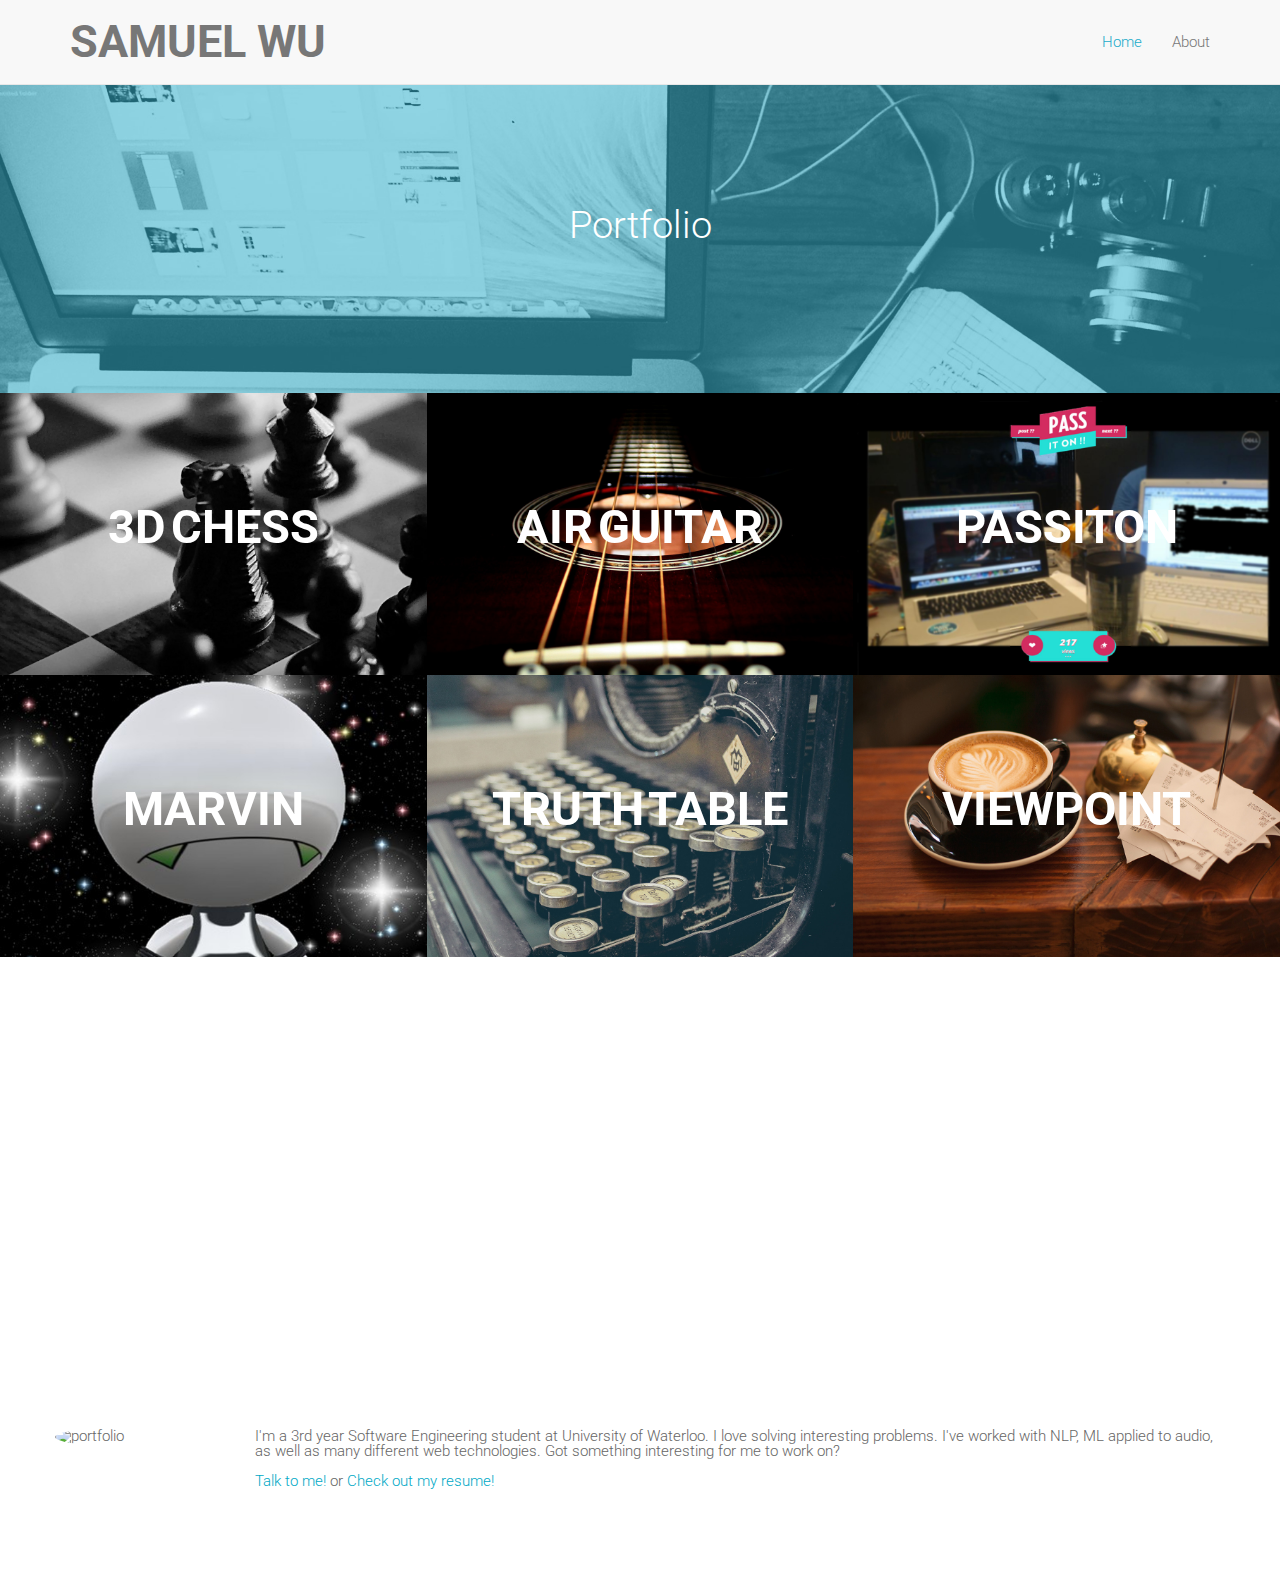
==== commit 15699b9e: "Fix chess stuff" ====
--- a/index.html
+++ b/index.html
@@ -82,7 +82,7 @@
 <div class="container">
 <div class="row text-center  wowload fadeInDownBig">
   <div class="text-center">
-    <i class="fa fa-smile-o  fa-5x"></i><h2 style="padding-top: 3em">Portfolio</h2>
+    <h2 style="padding-top: 3em">Portfolio</h2>
   </div>
 </div>
 </div>
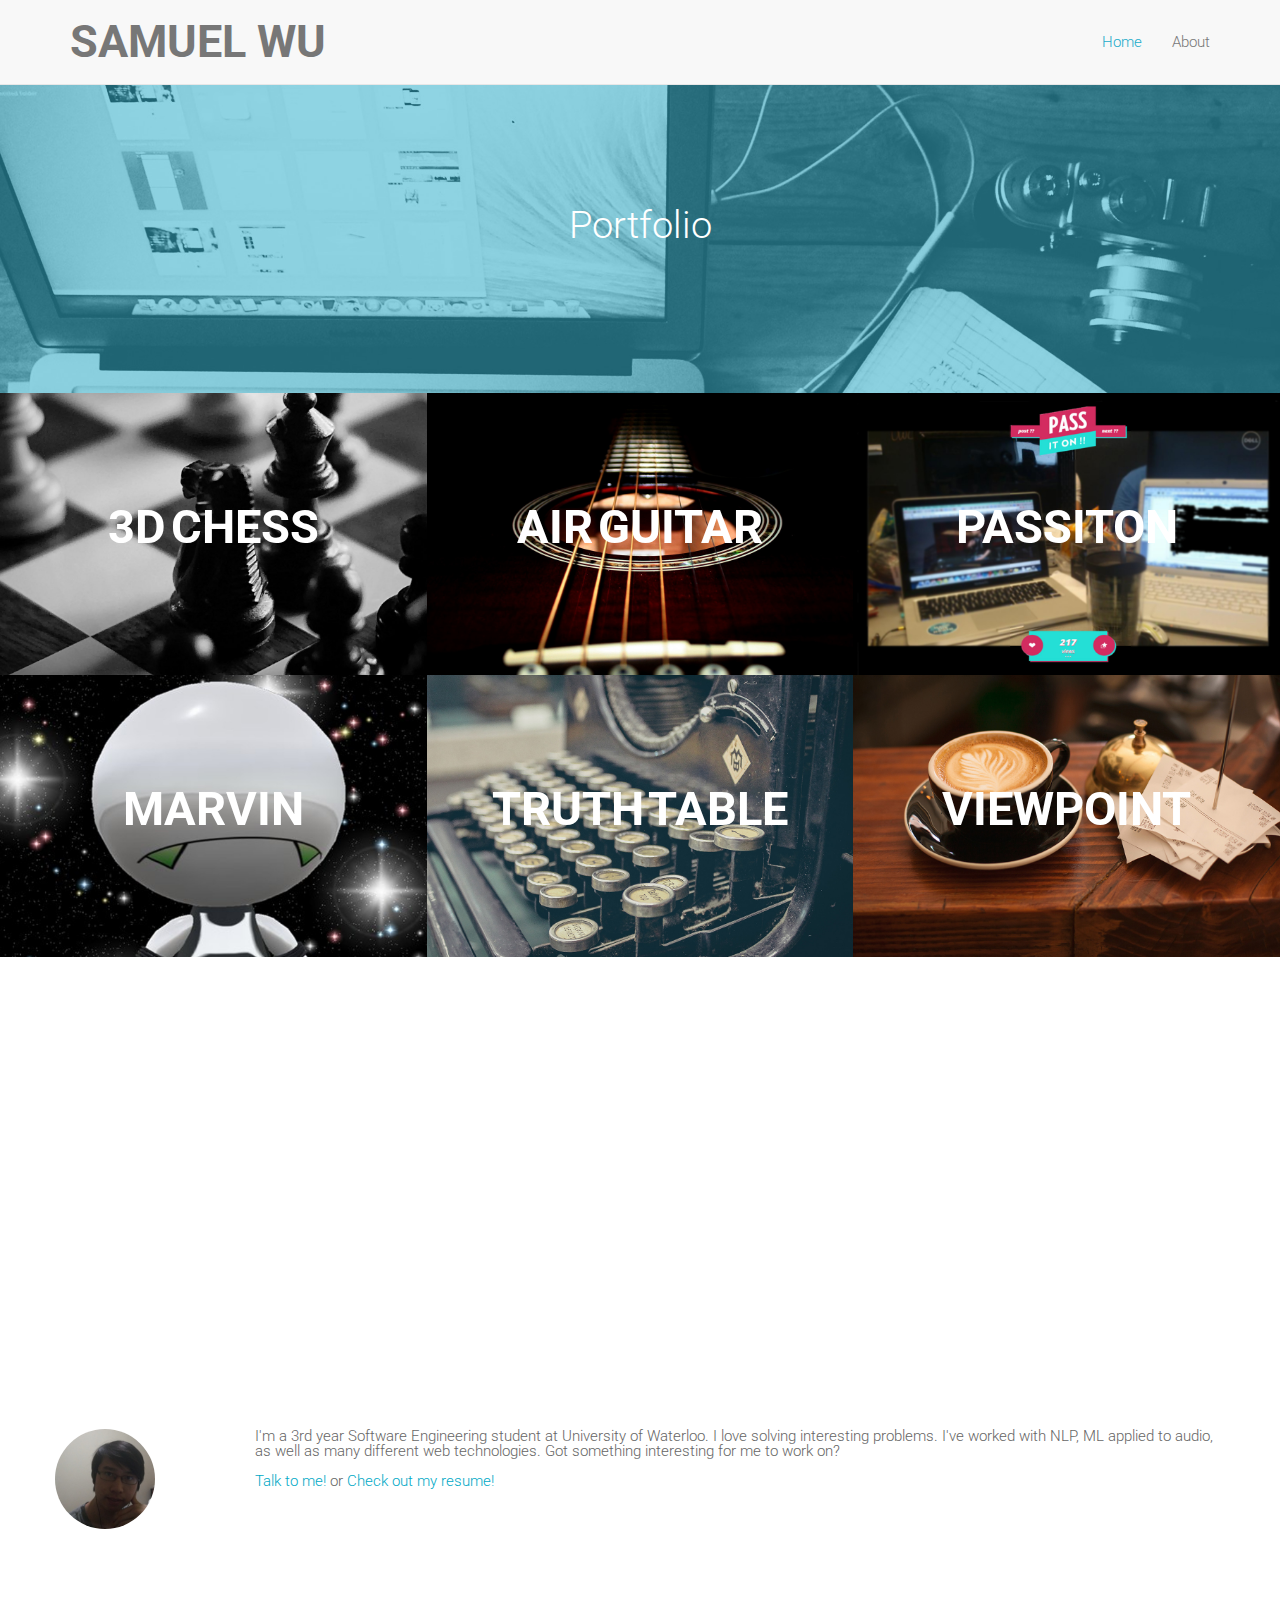
==== commit 94e260c1: "temporarily added an image while i get code cleaned up and do documentation" ====
--- a/index.html
+++ b/index.html
@@ -99,7 +99,7 @@
         <figcaption>
             <h2>3D Chess</h2>
             <p>Small foray into WebGL. Based on Star Trek 3D Chess. <br>
-            <a href="assets/projects/chess/chess.html">View Demo</a></p>
+            <a href="assets/projects/chess/index.html">View Demo</a></p>
         </figcaption>
     </figure>
      <figure class="effect-oscar  wowload fadeInUp">
@@ -149,7 +149,7 @@
         <figcaption>
             <h2>NBA shot charts</h2>
             <p>Visualizing a model for ideal player spacing<br>
-            <a href="images/portfolio/6.jpg" title="1" data-gallery>View Analysis</a></p>
+            <a href="images/portfolio/shot_opt.png" title="1" data-gallery>View Analysis</a></p>
         </figcaption>
     </figure>
 
@@ -160,7 +160,7 @@
 	<h2 class="text-center  wowload fadeInUp">About Me!</h2>
   <div class="clearfix">
     <div class="item active animated bounceInRight row">
-      <div class="animated slideInLeft col-xs-2"><img alt="portfolio" src="images/other/20.jpg" width="100" class="img-circle img-responsive"></div>
+      <div class="animated slideInLeft col-xs-2"><img alt="portfolio" src="images/other/selfie.jpg" width="100" class="img-circle img-responsive"></div>
         <div  class="col-xs-10">
             <div>
               I'm a 3rd year Software Engineering student at University of Waterloo. I love solving interesting problems.
